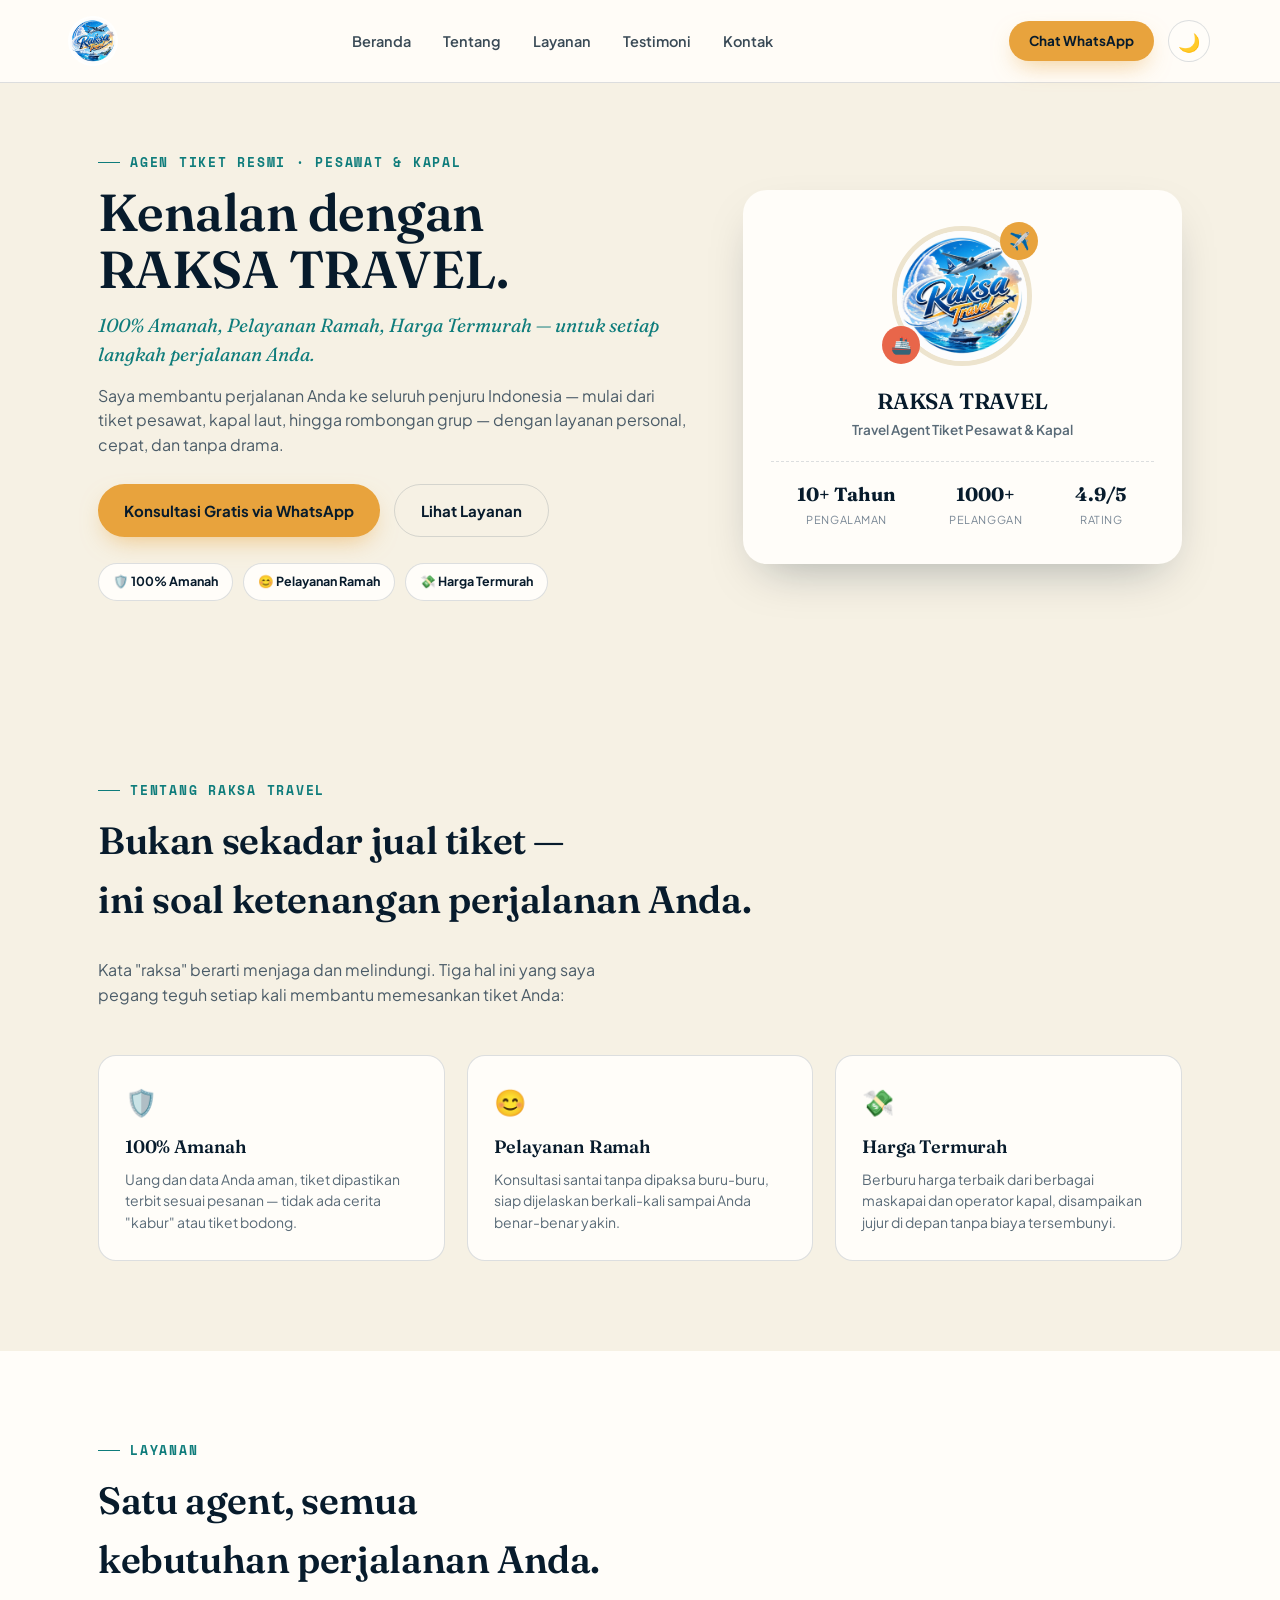
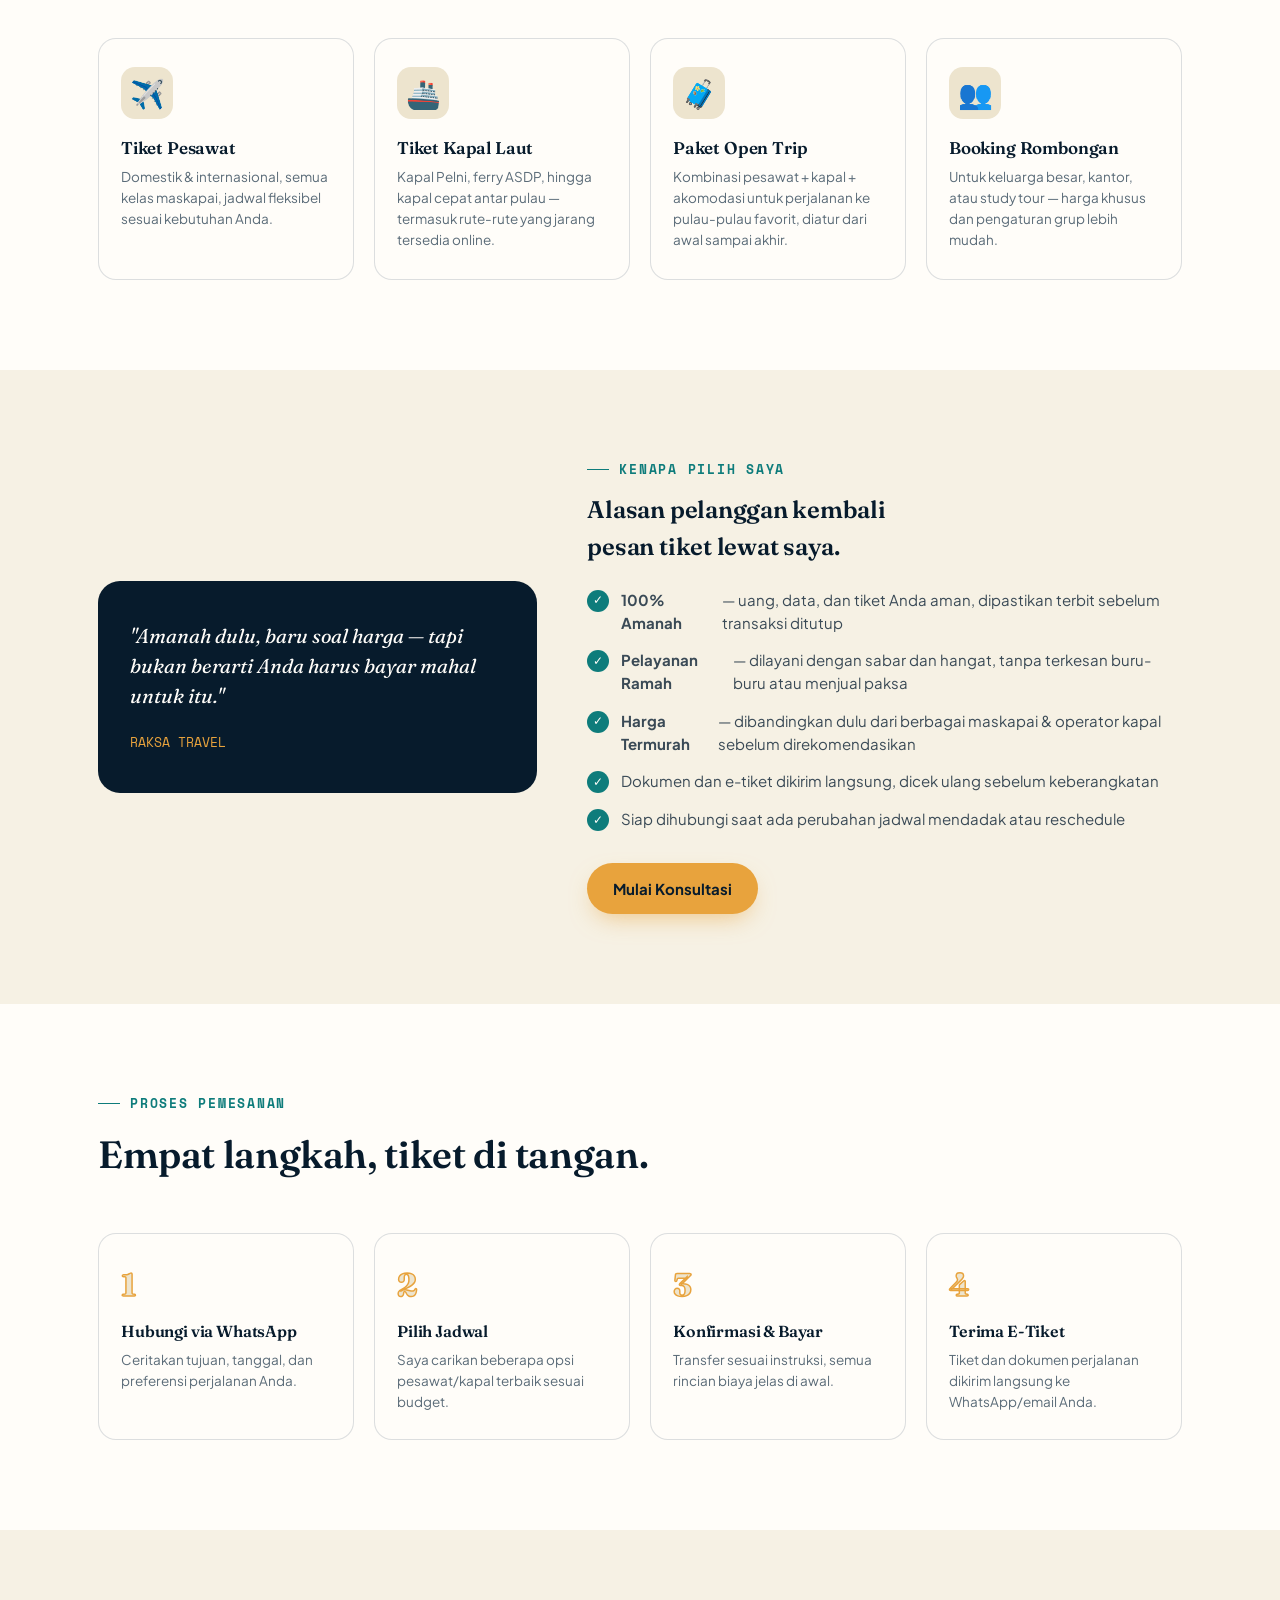
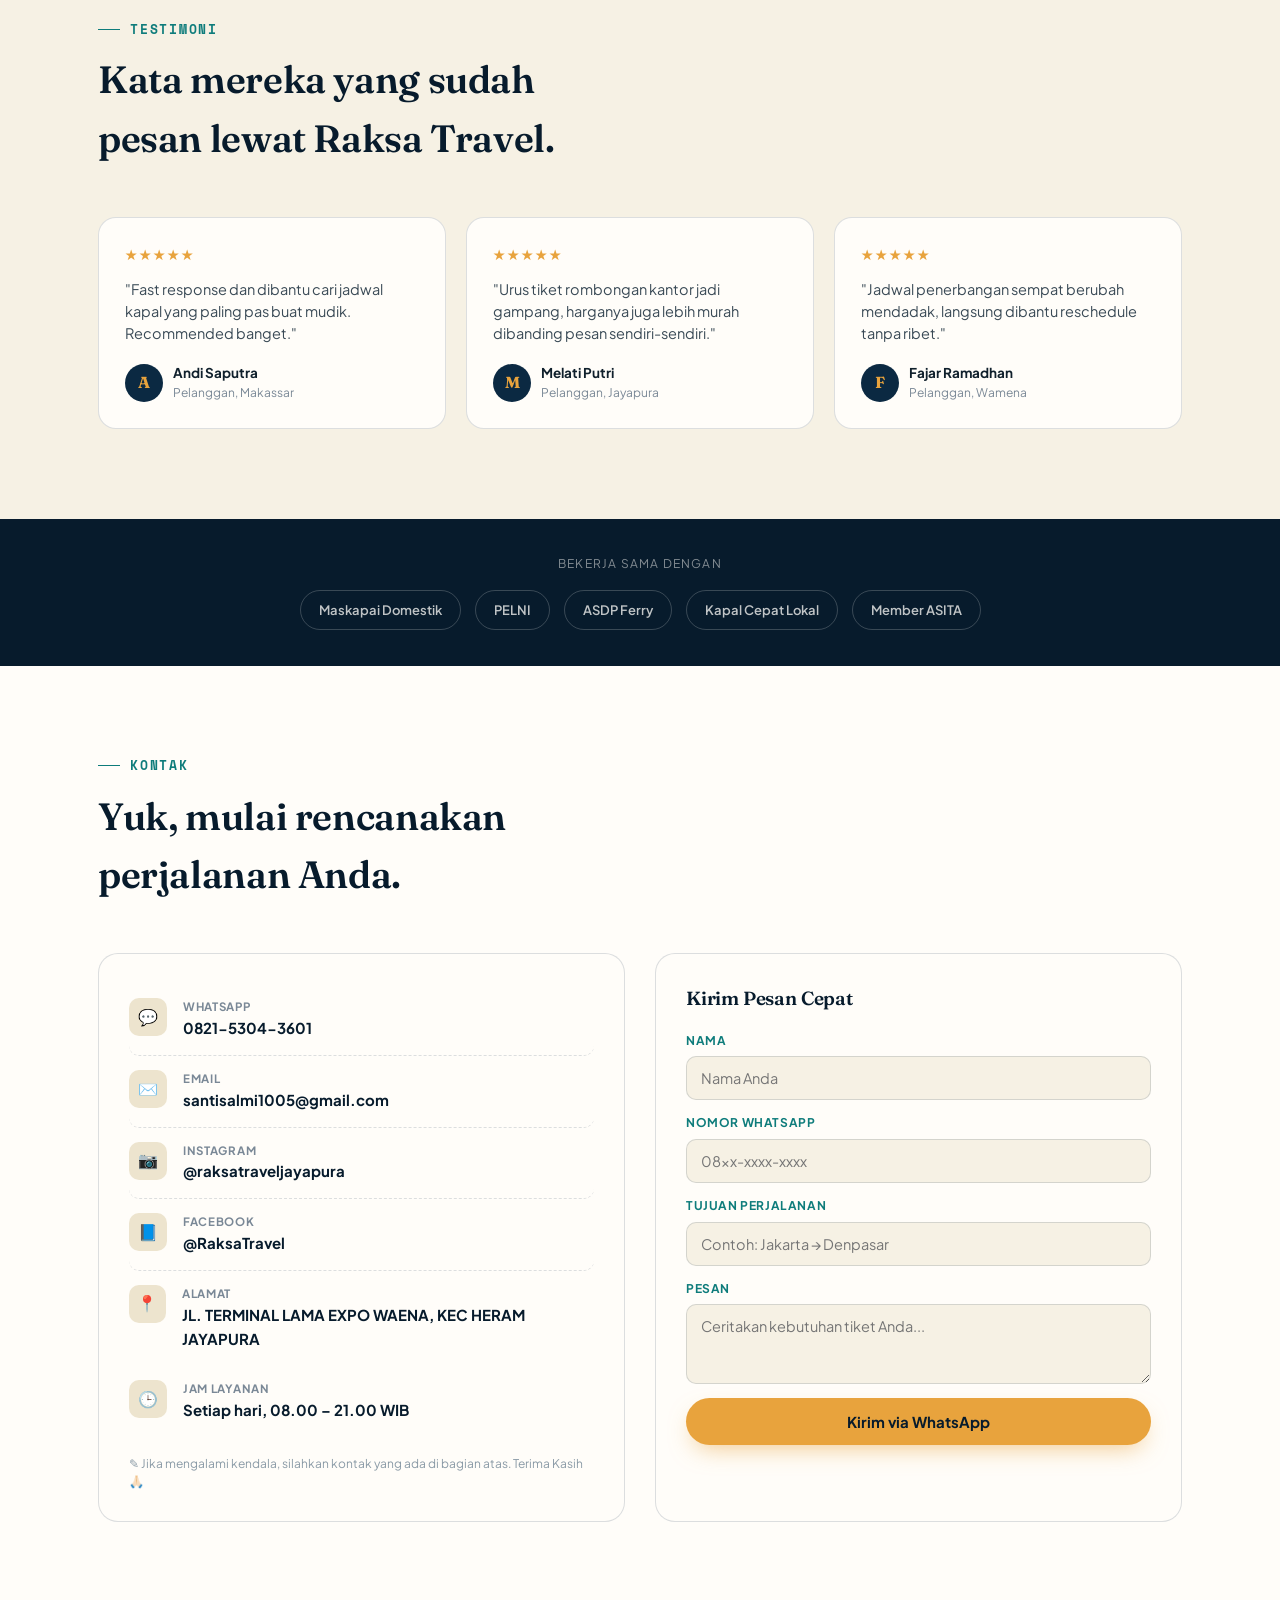
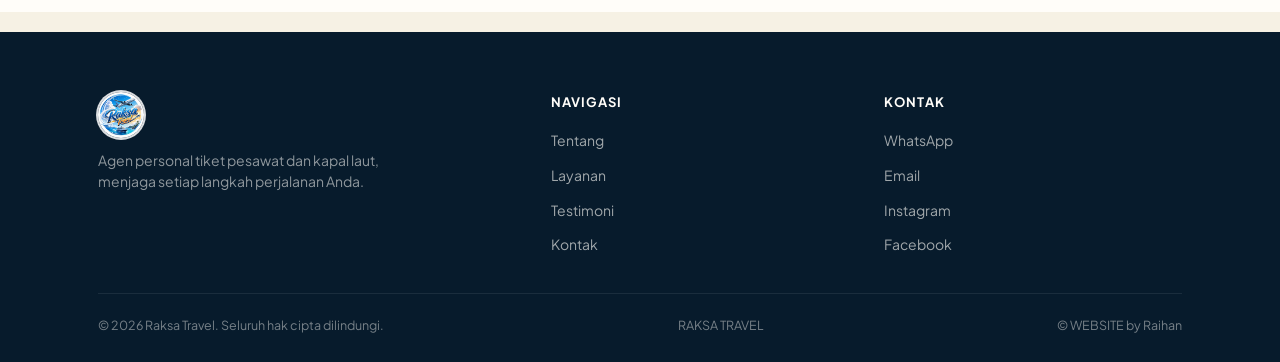
==== index.html @ 808e0f22 "index.html" ====
<!DOCTYPE html>
<html lang="id">
<head>
<meta charset="UTF-8">
<meta name="viewport" content="width=device-width, initial-scale=1.0">
<meta name="google-site-verification" content="google8d0328892dd7ef5c">
<title>Raksa Travel — Agent Tiket Pesawat & Kapal Terpercaya</title>
<meta name="description"
      content="Raksa Travel melayani pemesanan tiket pesawat, kapal laut, open trip, dan booking rombongan dengan pelayanan cepat dan terpercaya.">

<meta name="robots" content="index, follow">
<link rel="icon" type="image/png" href="logo.png">
<link rel="preconnect" href="https://fonts.googleapis.com">
<link rel="preconnect" href="https://fonts.gstatic.com" crossorigin>
<link href="https://fonts.googleapis.com/css2?family=Fraunces:opsz,wght@9..144,400;9..144,500;9..144,600;9..144,700&family=Plus+Jakarta+Sans:wght@400;500;600;700;800&family=Space+Mono:wght@400;700&display=swap" rel="stylesheet">
<link rel="stylesheet" href="RAKSATRAVEL.css">
</head>
<body>

<!-- ====== HEADER ====== -->
<header id="siteHeader">
  <div class="wrap nav">
    <div class="logo"><img src="logo.jpeg" alt="Raksa Travel" class="logo-img"></div>
    <ul class="nav-links">
      <li><a href="#beranda">Beranda</a></li>
      <li><a href="#tentang">Tentang</a></li>
      <li><a href="#layanan">Layanan</a></li>
      <li><a href="#testimoni">Testimoni</a></li>
      <li><a href="#kontak">Kontak</a></li>
    </ul>
    <div class="nav-right">
      <a href="#" data-cfg-href="whatsapp" class="btn btn-primary" style="padding:10px 20px; font-size:13.5px;">Chat WhatsApp</a>
      <button class="burger" aria-label="Menu"><span></span><span></span><span></span></button>
      <button id="themeToggle" class="theme-toggle" type="button" aria-label="Ganti tema">
      🌙
      </button>
    </div>
  </div>
</header>

<!-- ====== HERO / PERSONAL BRANDING ====== -->
<section class="hero" id="beranda">
  <div class="wrap hero-grid">
    <div class="hero-text">
      <div class="eyebrow">Agen Tiket Resmi · Pesawat & Kapal</div>
      <h1>Kenalan dengan<br><span data-cfg="name">  RAKSA TRAVEL  </span>.</h1>
      <p class="hero-tagline" data-cfg="tagline">Tagline personal branding agent akan tampil di sini.</p>
      <p class="hero-desc">Saya membantu perjalanan Anda ke seluruh penjuru Indonesia — mulai dari tiket pesawat, kapal laut, hingga rombongan grup — dengan layanan personal, cepat, dan tanpa drama.</p>
      <div class="hero-cta">
        <a href="#" data-cfg-href="whatsapp" class="btn btn-primary">Konsultasi Gratis via WhatsApp</a>
        <a href="#layanan" class="btn btn-ghost-dark">Lihat Layanan</a>
      </div>
      <div class="hero-badges">
        <div class="mini-badge">🛡️ 100% Amanah</div>
        <div class="mini-badge">😊 Pelayanan Ramah</div>
        <div class="mini-badge">💸 Harga Termurah</div>
      </div>
    </div>

    <div class="hero-card">
      <div class="agent-photo">
        <img src="logo.jpeg" alt="Raksa Travel" class="agent-avatar" id="agentInitials">
        <span class="float-badge float-badge-1">✈️</span>
        <span class="float-badge float-badge-2">🚢</span>
      </div>
      <h3 data-cfg="name">RAKSA TRAVEL</h3>
      <p class="agent-title" data-cfg="title">Jabatan / Spesialisasi Agent</p>
      <div class="agent-stats">
        <div><b data-cfg="experience">0 Tahun</b><span>Pengalaman</span></div>
        <div><b id="statClients">0</b><span>Pelanggan</span></div>
        <div><b id="statRating">0</b><span>Rating</span></div>
      </div>
    </div>
  </div>
</section>

<!-- ====== TENTANG ====== -->
<section class="pad" id="tentang">
  <div class="wrap">
    <div class="section-head reveal">
      <div>
        <div class="eyebrow">Tentang Raksa Travel</div>
        <h2>Bukan sekadar jual tiket —<br>ini soal ketenangan perjalanan Anda.</h2>
      </div>
      <p>Kata "raksa" berarti menjaga dan melindungi. Tiga hal ini yang saya pegang teguh setiap kali membantu memesankan tiket Anda:</p>
    </div>
    <div class="about-grid">
      <div class="about-card reveal">
        <div class="about-num">🛡️</div>
        <h4>100% Amanah</h4>
        <p>Uang dan data Anda aman, tiket dipastikan terbit sesuai pesanan — tidak ada cerita "kabur" atau tiket bodong.</p>
      </div>
      <div class="about-card reveal">
        <div class="about-num">😊</div>
        <h4>Pelayanan Ramah</h4>
        <p>Konsultasi santai tanpa dipaksa buru-buru, siap dijelaskan berkali-kali sampai Anda benar-benar yakin.</p>
      </div>
      <div class="about-card reveal">
        <div class="about-num">💸</div>
        <h4>Harga Termurah</h4>
        <p>Berburu harga terbaik dari berbagai maskapai dan operator kapal, disampaikan jujur di depan tanpa biaya tersembunyi.</p>
      </div>
    </div>
  </div>
</section>

<!-- ====== LAYANAN ====== -->
<section class="pad" id="layanan" style="background:var(--paper);">
  <div class="wrap">
    <div class="section-head reveal">
      <div>
        <div class="eyebrow">Layanan</div>
        <h2>Satu agent, semua<br>kebutuhan perjalanan Anda.</h2>
      </div>
    </div>
    <div class="service-grid">
      <div class="service-card reveal">
        <div class="service-icon">✈️</div>
        <h4>Tiket Pesawat</h4>
        <p>Domestik & internasional, semua kelas maskapai, jadwal fleksibel sesuai kebutuhan Anda.</p>
      </div>
      <div class="service-card reveal">
        <div class="service-icon">🚢</div>
        <h4>Tiket Kapal Laut</h4>
        <p>Kapal Pelni, ferry ASDP, hingga kapal cepat antar pulau — termasuk rute-rute yang jarang tersedia online.</p>
      </div>
      <div class="service-card reveal">
        <div class="service-icon">🧳</div>
        <h4>Paket Open Trip</h4>
        <p>Kombinasi pesawat + kapal + akomodasi untuk perjalanan ke pulau-pulau favorit, diatur dari awal sampai akhir.</p>
      </div>
      <div class="service-card reveal">
        <div class="service-icon">👥</div>
        <h4>Booking Rombongan</h4>
        <p>Untuk keluarga besar, kantor, atau study tour — harga khusus dan pengaturan grup lebih mudah.</p>
      </div>
    </div>
  </div>
</section>

<!-- ====== KENAPA PILIH SAYA ====== -->
<section class="pad">
  <div class="wrap why-grid">
    <div class="why-visual reveal">
      <div class="quote-card">
        <p>"Amanah dulu, baru soal harga — tapi bukan berarti Anda harus bayar mahal untuk itu."</p>
        <span data-cfg="name">— RAKSA TRAVEL</span>
      </div>
    </div>
    <div class="reveal">
      <div class="eyebrow">Kenapa Pilih Saya</div>
      <h2>Alasan pelanggan kembali<br>pesan tiket lewat saya.</h2>
      <ul class="check-list">
        <li><span class="check-ico">✓</span> <b>100% Amanah</b> — uang, data, dan tiket Anda aman, dipastikan terbit sebelum transaksi ditutup</li>
        <li><span class="check-ico">✓</span> <b>Pelayanan Ramah</b> — dilayani dengan sabar dan hangat, tanpa terkesan buru-buru atau menjual paksa</li>
        <li><span class="check-ico">✓</span> <b>Harga Termurah</b> — dibandingkan dulu dari berbagai maskapai & operator kapal sebelum direkomendasikan</li>
        <li><span class="check-ico">✓</span> Dokumen dan e-tiket dikirim langsung, dicek ulang sebelum keberangkatan</li>
        <li><span class="check-ico">✓</span> Siap dihubungi saat ada perubahan jadwal mendadak atau reschedule</li>
      </ul>
      <a href="#" data-cfg-href="whatsapp" class="btn btn-primary" style="margin-top:10px;">Mulai Konsultasi</a>
    </div>
  </div>
</section>

<!-- ====== PROSES ====== -->
<section class="pad" style="background:var(--paper);">
  <div class="wrap">
    <div class="section-head reveal">
      <div>
        <div class="eyebrow">Proses Pemesanan</div>
        <h2>Empat langkah, tiket di tangan.</h2>
      </div>
    </div>
    <div class="step-grid">
      <div class="step-card reveal"><span class="step-no">1</span><h4>Hubungi via WhatsApp</h4><p>Ceritakan tujuan, tanggal, dan preferensi perjalanan Anda.</p></div>
      <div class="step-card reveal"><span class="step-no">2</span><h4>Pilih Jadwal</h4><p>Saya carikan beberapa opsi pesawat/kapal terbaik sesuai budget.</p></div>
      <div class="step-card reveal"><span class="step-no">3</span><h4>Konfirmasi & Bayar</h4><p>Transfer sesuai instruksi, semua rincian biaya jelas di awal.</p></div>
      <div class="step-card reveal"><span class="step-no">4</span><h4>Terima E-Tiket</h4><p>Tiket dan dokumen perjalanan dikirim langsung ke WhatsApp/email Anda.</p></div>
    </div>
  </div>
</section>

<!-- ====== TESTIMONI ====== -->
<section class="pad" id="testimoni">
  <div class="wrap">
    <div class="section-head reveal">
      <div>
        <div class="eyebrow">Testimoni</div>
        <h2>Kata mereka yang sudah<br>pesan lewat Raksa Travel.</h2>
      </div>
    </div>
    <div class="test-grid">
      <div class="test-card reveal">
        <div class="stars">★★★★★</div>
        <p>"Fast response dan dibantu cari jadwal kapal yang paling pas buat mudik. Recommended banget."</p>
        <div class="test-person"><div class="avatar">A</div><div><div class="test-name">Andi Saputra</div><div class="test-role">Pelanggan, Makassar</div></div></div>
      </div>
      <div class="test-card reveal">
        <div class="stars">★★★★★</div>
        <p>"Urus tiket rombongan kantor jadi gampang, harganya juga lebih murah dibanding pesan sendiri-sendiri."</p>
        <div class="test-person"><div class="avatar">M</div><div><div class="test-name">Melati Putri</div><div class="test-role">Pelanggan, Jayapura</div></div></div>
      </div>
      <div class="test-card reveal">
        <div class="stars">★★★★★</div>
        <p>"Jadwal penerbangan sempat berubah mendadak, langsung dibantu reschedule tanpa ribet."</p>
        <div class="test-person"><div class="avatar">F</div><div><div class="test-name">Fajar Ramadhan</div><div class="test-role">Pelanggan, Wamena</div></div></div>
      </div>
    </div>
  </div>
</section>

<!-- ====== PARTNER / SERTIFIKASI ====== -->
<section class="partner-strip">
  <div class="wrap">
    <p class="partner-label">Bekerja sama dengan</p>
    <div class="partner-row">
      <span class="partner-chip">Maskapai Domestik</span>
      <span class="partner-chip">PELNI</span>
      <span class="partner-chip">ASDP Ferry</span>
      <span class="partner-chip">Kapal Cepat Lokal</span>
      <span class="partner-chip">Member ASITA</span>
    </div>
  </div>
</section>

<!-- ====== KONTAK ====== -->
<section class="pad" id="kontak" style="background:var(--paper);">
  <div class="wrap">
    <div class="section-head reveal">
      <div>
        <div class="eyebrow">Kontak</div>
        <h2>Yuk, mulai rencanakan<br>perjalanan Anda.</h2>
      </div>
    </div>
    <div class="contact-grid">
      <div class="contact-info reveal">
        <a class="contact-row" data-cfg-href="whatsapp">
          <div class="contact-ico">💬</div>
          <div><span>WhatsApp</span><b data-cfg="whatsappDisplay">0812-0000-0000</b></div>
        </a>
        <a class="contact-row" data-cfg-href="email">
          <div class="contact-ico">✉️</div>
          <div><span>Email</span><b data-cfg="email">email@raksatravel.id</b></div>
        </a>
        <a class="contact-row" data-cfg-href="instagram">
          <div class="contact-ico">📷</div>
          <div><span>Instagram</span><b data-cfg="instagram">@raksatravel.id</b></div>
        </a>
        <a class="contact-row" data-cfg-href="facebook">
          <div class="contact-ico">📘</div>
          <div><span>Facebook</span><b data-cfg="facebookDisplay">Raksa Travel</b></div>
        </a>
        <a class="contact-row" data-cfg-href="address">
          <div class="contact-ico">📍</div>
          <div><span>Alamat</span><b data-cfg="address">JL. TERMINAL LAMA EXPO WAENA, KEC HERAM JAYAPURA</b></div>
        </a>
        <div class="contact-row">
          <div class="contact-ico">🕒</div>
          <div><span>Jam Layanan</span><b data-cfg="hours">Setiap hari, 08.00 – 21.00 WIB</b></div>
        </div>
        <p class="edit-note">✎ Jika mengalami kendala, silahkan kontak yang ada di bagian atas. Terima Kasih🙏🏻</p>
      </div>

      <form class="contact-form reveal" id="contactForm">
        <h4>Kirim Pesan Cepat</h4>
        <div class="form-row">
          <label>Nama</label>
          <input type="text" id="formName" placeholder="Nama Anda" required>
        </div>
        <div class="form-row">
          <label>Nomor WhatsApp</label>
          <input type="tel" id="formPhone" placeholder="08xx-xxxx-xxxx" required>
        </div>
        <div class="form-row">
          <label>Tujuan Perjalanan</label>
          <input type="text" id="formDest" placeholder="Contoh: Jakarta → Denpasar">
        </div>
        <div class="form-row">
          <label>Pesan</label>
          <textarea id="formMsg" rows="3" placeholder="Ceritakan kebutuhan tiket Anda..."></textarea>
        </div>
        <button type="submit" class="btn btn-primary" style="width:100%;">Kirim via WhatsApp</button>
      </form>
    </div>
  </div>
</section>

<!-- ====== FOOTER ====== -->
<footer>
  <div class="wrap">
    <div class="foot-grid">
      <div>
        <div class="logo" style="margin-bottom:4px;"><img src="logo.jpeg" alt="Raksa Travel" class="logo-img"></div>
        <p>Agen personal tiket pesawat dan kapal laut, menjaga setiap langkah perjalanan Anda.</p>
      </div>
      <div>
        <h5>Navigasi</h5>
        <ul>
          <li><a href="#tentang">Tentang</a></li>
          <li><a href="#layanan">Layanan</a></li>
          <li><a href="#testimoni">Testimoni</a></li>
          <li><a href="#kontak">Kontak</a></li>
        </ul>
      </div>
      <div>
        <h5>Kontak</h5>
        <ul>
          <li><a href="#" data-cfg-href="whatsapp">WhatsApp</a></li>
          <li><a href="#" data-cfg-href="email">Email</a></li>
          <li><a href="#" data-cfg-href="instagram">Instagram</a></li>
          <li><a href="#" data-cfg-href="facebook">Facebook</a></li>
        </ul>
      </div>
    </div>
    <div class="foot-bottom">
      <span>© 2026 Raksa Travel. Seluruh hak cipta dilindungi.</span>
      <span data-cfg="name">RAKSA TRAVEL</span>
      <span>© WEBSITE by Raihan</span>
    </div>
  </div>
</footer>

<script src="RAKSATRAVEL.js"></script>

</body>

</html>
---- RAKSATRAVEL.css ----
:root{
  --navy:#0B2942;
  --navy-deep:#071B2C;
  --teal:#0E7C7B;
  --sand:#F6F1E4;
  --sand-dark:#EDE4CE;
  --amber:#E8A33D;
  --coral:#E8664A;
  --ink:#10202C;
  --paper:#FFFDF9;
  --line: rgba(11,41,66,0.14);
  --shadow: 0 20px 50px -20px rgba(7,27,44,0.35);
}
*{box-sizing:border-box; margin:0; padding:0;}
html{scroll-behavior:smooth;}
body{
  font-family:'Plus Jakarta Sans', sans-serif;
  background:var(--sand);
  color:var(--ink);
  line-height:1.55;
  -webkit-font-smoothing:antialiased;
  overflow-x:hidden;
}
h1,h2,h3,h4{font-family:'Fraunces', serif; font-weight:600; letter-spacing:-0.01em; color:var(--navy-deep);}
a{text-decoration:none; color:inherit;}
button{font-family:inherit; cursor:pointer; border:none;}
.wrap{max-width:1140px; margin:0 auto; padding:0 28px;}
.eyebrow{
  font-family:'Space Mono', monospace; text-transform:uppercase; font-size:12.5px;
  letter-spacing:0.14em; color:var(--teal); font-weight:700; display:flex; align-items:center; gap:10px; margin-bottom:12px;
}
.eyebrow::before{content:""; width:22px; height:1px; background:var(--teal);}
.btn{display:inline-flex; align-items:center; justify-content:center; gap:8px; padding:14px 26px; border-radius:999px; font-weight:700; font-size:15px; transition:all .25s ease;}
.btn-primary{background:var(--amber); color:var(--navy-deep); box-shadow:0 10px 24px -8px rgba(232,163,61,0.6);}
.btn-primary:hover{transform:translateY(-2px); box-shadow:0 16px 30px -8px rgba(232,163,61,0.75);}
.btn-ghost-dark{background:transparent; color:var(--navy-deep); border:1.5px solid var(--line);}
.btn-ghost-dark:hover{border-color:var(--navy-deep); background:rgba(11,41,66,0.05);}

/* ---------- HEADER ---------- */
header{position:sticky; top:0; z-index:100; background:rgba(255,253,249,0.92); backdrop-filter:blur(10px); border-bottom:1px solid var(--line); transition:padding .3s ease;}
.nav{display:flex; align-items:center; justify-content:space-between; padding:18px 0; transition:padding .3s ease;}
header.shrink .nav{padding:12px 0;}
.logo{display:flex; align-items:center; gap:9px; color:var(--navy-deep); font-family:'Fraunces',serif; font-weight:700; font-size:21px;}
.logo-img{height:46px; width:46px; object-fit:cover; border-radius:50%; box-shadow:0 0 0 2px rgba(255,255,255,0.85);}
.logo .dot{width:9px; height:9px; border-radius:50%; background:var(--amber);}
.nav-links{display:flex; gap:32px; list-style:none;}
.nav-links a{color:#3a4a56; font-size:14.5px; font-weight:600; transition:color .2s ease;}
.nav-links a:hover{color:var(--teal);}
.nav-right{display:flex; align-items:center; gap:14px;}
.burger{display:none; flex-direction:column; gap:5px; background:none; padding:4px;}
.burger span{width:24px; height:2px; background:var(--navy-deep); border-radius:2px;}

/* ---------- HERO ---------- */
.hero{padding:70px 0 90px;}
.hero-grid{display:grid; grid-template-columns:1.15fr 0.85fr; gap:50px; align-items:center;}
.hero-text h1{font-size:clamp(34px,4.6vw,52px); line-height:1.08; margin-bottom:14px;}
.hero-tagline{font-family:'Fraunces',serif; font-style:italic; font-size:19px; color:var(--teal); margin-bottom:14px;}
.hero-desc{color:#4b5c68; font-size:16px; max-width:52ch; margin-bottom:26px;}
.hero-cta{display:flex; gap:14px; flex-wrap:wrap; margin-bottom:26px;}
.hero-badges{display:flex; gap:10px; flex-wrap:wrap;}
.mini-badge{background:var(--paper); border:1px solid var(--line); padding:8px 14px; border-radius:999px; font-size:12.5px; font-weight:700; color:var(--navy-deep);}

.hero-card{background:var(--paper); border-radius:24px; box-shadow:var(--shadow); padding:36px 28px; text-align:center;}
.agent-photo{position:relative; width:140px; height:140px; margin:0 auto 18px;}
.agent-avatar{
  width:140px; height:140px; border-radius:50%; object-fit:cover;
  border:5px solid var(--sand-dark);
}
.float-badge{position:absolute; width:38px; height:38px; border-radius:50%; background:var(--amber); display:flex; align-items:center; justify-content:center; font-size:17px; box-shadow:var(--shadow);}
.float-badge-1{top:-4px; right:-6px;}
.float-badge-2{bottom:2px; left:-10px; background:var(--coral);}
.hero-card h3{font-size:22px; margin-bottom:2px;}
.agent-title{color:#5a6b78; font-size:13.5px; font-weight:600; margin-bottom:20px;}
.agent-stats{display:flex; justify-content:space-around; border-top:1px dashed var(--line); padding-top:18px;}
.agent-stats div{display:flex; flex-direction:column; gap:2px;}
.agent-stats b{font-family:'Fraunces',serif; font-size:19px; color:var(--navy-deep);}
.agent-stats span{font-size:11px; color:#7a8896; text-transform:uppercase; letter-spacing:.05em;}

/* ---------- GENERIC ---------- */
section.pad{padding:90px 0;}
.section-head{display:flex; justify-content:space-between; align-items:flex-end; gap:24px; margin-bottom:48px; flex-wrap:wrap;}
.section-head h2{font-size:clamp(26px,3.2vw,38px);}
.section-head p{color:#4b5c68; max-width:42ch; margin-top:4px;}
.reveal{opacity:0; transform:translateY(26px); transition:opacity .7s ease, transform .7s ease;}
.reveal.visible{opacity:1; transform:translateY(0);}

/* ---------- ABOUT ---------- */
.about-grid{display:grid; grid-template-columns:repeat(3,1fr); gap:22px;}
.about-card{background:var(--paper); border:1px solid var(--line); border-radius:18px; padding:26px;}
.about-num{font-size:26px; margin-bottom:10px;}
.about-card h4{font-size:18px; margin-bottom:8px;}
.about-card p{font-size:14px; color:#5a6b78;}

/* ---------- SERVICES ---------- */
.service-grid{display:grid; grid-template-columns:repeat(4,1fr); gap:20px;}
.service-card{background:var(--paper); border:1px solid var(--line); border-radius:18px; padding:28px 22px; transition:transform .3s ease, box-shadow .3s ease;}
.service-card:hover{transform:translateY(-5px); box-shadow:var(--shadow);}
.service-icon{font-size:28px; width:52px; height:52px; border-radius:14px; background:var(--sand-dark); display:flex; align-items:center; justify-content:center; margin-bottom:16px;}
.service-card h4{font-size:17px; margin-bottom:6px;}
.service-card p{font-size:13.5px; color:#5a6b78;}

/* ---------- WHY / PERSONAL BRANDING ---------- */
.why-grid{display:grid; grid-template-columns:0.85fr 1.15fr; gap:50px; align-items:center;}
.quote-card{background:var(--navy-deep); color:var(--paper); border-radius:22px; padding:40px 32px; position:relative;}
.quote-card p{font-family:'Fraunces',serif; font-style:italic; font-size:20px; line-height:1.5; margin-bottom:18px;}
.quote-card span{font-family:'Space Mono',monospace; font-size:12.5px; color:var(--amber);}
.check-list{list-style:none; margin:22px 0; display:flex; flex-direction:column; gap:14px;}
.check-list li{display:flex; gap:12px; font-size:15px; color:#3a4a56; align-items:flex-start;}
.check-ico{background:var(--teal); color:var(--paper); width:22px; height:22px; min-width:22px; border-radius:50%; display:flex; align-items:center; justify-content:center; font-size:12px; margin-top:2px;}

/* ---------- STEPS ---------- */
.step-grid{display:grid; grid-template-columns:repeat(4,1fr); gap:20px;}
.step-card{background:var(--paper); border:1px solid var(--line); border-radius:18px; padding:26px 22px; position:relative;}
.step-no{font-family:'Fraunces',serif; font-size:32px; color:var(--sand-dark); font-weight:700; -webkit-text-stroke:1.5px var(--amber); display:block; margin-bottom:10px;}
.step-card h4{font-size:16px; margin-bottom:6px;}
.step-card p{font-size:13.5px; color:#5a6b78;}

/* ---------- TESTIMONI ---------- */
.test-grid{display:grid; grid-template-columns:repeat(3,1fr); gap:20px;}
.test-card{background:var(--paper); border-radius:18px; padding:26px; border:1px solid var(--line);}
.stars{color:var(--amber); font-size:14px; letter-spacing:2px; margin-bottom:12px;}
.test-card p{font-size:14.5px; color:#3a4a56; margin-bottom:18px;}
.test-person{display:flex; align-items:center; gap:10px;}
.avatar{width:38px; height:38px; border-radius:50%; background:var(--navy); color:var(--amber); display:flex; align-items:center; justify-content:center; font-family:'Fraunces',serif; font-weight:700;}
.test-name{font-weight:700; font-size:13.5px;}
.test-role{font-size:12px; color:#7a8896;}

/* ---------- PARTNER STRIP ---------- */
.partner-strip{background:var(--navy-deep); padding:36px 0;}
.partner-label{color:rgba(255,253,249,0.5); font-size:12px; text-transform:uppercase; letter-spacing:.1em; margin-bottom:16px; text-align:center;}
.partner-row{display:flex; justify-content:center; gap:14px; flex-wrap:wrap;}
.partner-chip{border:1px solid rgba(255,253,249,0.2); color:rgba(255,253,249,0.75); padding:9px 18px; border-radius:999px; font-size:13px; font-weight:600;}

/* ---------- CONTACT ---------- */
.contact-grid{display:grid; grid-template-columns:1fr 1fr; gap:30px;}
.contact-info{background:var(--paper); border:1px solid var(--line); border-radius:20px; padding:30px;}
.contact-row{display:flex; gap:16px; align-items:flex-start; padding:14px 0; border-bottom:1px dashed var(--line);}
a.contact-row{cursor:pointer; border-radius:10px; transition:background .2s ease, padding-left .2s ease;}
a.contact-row:hover{background:var(--sand); padding-left:8px;}
.contact-row:last-of-type{border-bottom:none;}
.contact-ico{width:38px; height:38px; border-radius:10px; background:var(--sand-dark); display:flex; align-items:center; justify-content:center; font-size:16px;}
.contact-row div span{display:block; font-size:11.5px; text-transform:uppercase; letter-spacing:.06em; color:#7a8896; font-weight:700;}
.contact-row div b{font-size:15px; color:var(--navy-deep); font-weight:700;}
.edit-note{margin-top:18px; font-size:12px; color:#8a9aa6; line-height:1.5;}
.edit-note code{background:var(--sand-dark); padding:2px 6px; border-radius:5px; font-family:'Space Mono',monospace;}

.contact-form{background:var(--paper); border:1px solid var(--line); border-radius:20px; padding:30px; display:flex; flex-direction:column; gap:14px;}
.contact-form h4{font-size:19px; margin-bottom:4px;}
.form-row{display:flex; flex-direction:column; gap:6px;}
.form-row label{font-size:12px; font-weight:700; color:var(--teal); text-transform:uppercase; letter-spacing:.05em;}
.form-row input, .form-row textarea{
  border:1px solid var(--line); background:var(--sand); border-radius:10px; padding:12px 14px; font-family:inherit; font-size:14.5px; outline:none; resize:vertical;
}
.form-row input:focus, .form-row textarea:focus{border-color:var(--teal);}

/* ---------- FOOTER ---------- */
footer{background:var(--navy-deep); padding:60px 0 26px; margin-top:20px;}
.foot-grid{display:grid; grid-template-columns:1.4fr 1fr 1fr; gap:36px; padding-bottom:36px;}
.foot-grid h5{color:var(--paper); font-size:13px; text-transform:uppercase; letter-spacing:.08em; margin-bottom:16px;}
.foot-grid ul{list-style:none; display:flex; flex-direction:column; gap:10px;}
.foot-grid a{color:rgba(255,253,249,0.62); font-size:14px; transition:color .2s ease;}
.foot-grid a:hover{color:var(--amber);}
.foot-grid p{color:rgba(255,253,249,0.55); font-size:14px; max-width:34ch; margin-top:12px;}
.foot-bottom{display:flex; justify-content:space-between; align-items:center; padding-top:22px; border-top:1px solid rgba(255,253,249,0.08); color:rgba(255,253,249,0.45); font-size:12.5px; flex-wrap:wrap; gap:10px;}

@media (max-width: 980px){
  .hero-grid, .why-grid, .contact-grid{grid-template-columns:1fr;}
  .about-grid, .service-grid, .step-grid{grid-template-columns:repeat(2,1fr);}
  .test-grid{grid-template-columns:1fr;}
  .foot-grid{grid-template-columns:1fr 1fr;}
  .nav-links{display:none;}
  .burger{display:flex;}
}
@media (max-width:600px){
  .about-grid, .service-grid, .step-grid{grid-template-columns:1fr;}
}
@media (prefers-reduced-motion: reduce){
  *{animation:none !important; transition:none !important;}
}
/* =========================================================
   RAKSA TRAVEL — FINAL DARK / LIGHT MODE
   ========================================================= */

/* =========================================================
   LIGHT MODE DEFAULT
   ========================================================= */

:root {
    --navy: #0B2942;
    --navy-deep: #071B2C;
    --teal: #0E7C7B;

    --sand: #F6F1E4;
    --sand-dark: #EDE4CE;

    --amber: #E8A33D;
    --coral: #E8664A;

    --ink: #10202C;
    --paper: #FFFDF9;

    --line: rgba(11, 41, 66, 0.14);

    --shadow:
        0 20px 50px -20px rgba(7, 27, 44, 0.35);
}


/* =========================================================
   DARK MODE
   ========================================================= */

html.dark-mode {

    /* Background utama */
    --sand: #0A1118;

    /* Background card / section */
    --paper: #121B24;

    /* Background secondary */
    --sand-dark: #1B2731;

    /* Heading */
    --navy-deep: #F4F8FB;

    /* Text */
    --ink: #E8EEF2;

    /* Warna navy biasa */
    --navy: #173A55;

    /* Border */
    --line: rgba(255, 255, 255, 0.12);

    /* Shadow */
    --shadow:
        0 20px 50px -20px rgba(0, 0, 0, 0.55);
}


/* =========================================================
   BODY
   ========================================================= */

html.dark-mode body {
    background: var(--sand) !important;
    color: var(--ink) !important;
}


/* =========================================================
   HEADING
   ========================================================= */

html.dark-mode h1,
html.dark-mode h2,
html.dark-mode h3,
html.dark-mode h4 {
    color: var(--navy-deep) !important;
}


/* =========================================================
   HEADER
   ========================================================= */

html.dark-mode header {
    background: rgba(10, 17, 24, 0.94) !important;
    border-bottom-color: var(--line) !important;
}


/* Logo */
html.dark-mode .logo {
    color: #FFFFFF !important;
}


/* Navigation */
html.dark-mode .nav-links a {
    color: #D7E0E7 !important;
}

html.dark-mode .nav-links a:hover {
    color: var(--teal) !important;
}


/* Burger */
html.dark-mode .burger span {
    background: #FFFFFF !important;
}


/* =========================================================
   HERO
   ========================================================= */

html.dark-mode .hero-desc {
    color: #C2CED7 !important;
}

html.dark-mode .hero-tagline {
    color: #2CB8B5 !important;
}

html.dark-mode .mini-badge {
    background: var(--paper) !important;
    color: #EDF4F8 !important;
    border-color: var(--line) !important;
}


/* Hero card */
html.dark-mode .hero-card {
    background: var(--paper) !important;
    color: var(--ink) !important;
    border-color: var(--line) !important;
    box-shadow: var(--shadow) !important;
}

html.dark-mode .agent-title {
    color: #B7C5CF !important;
}

html.dark-mode .agent-stats {
    border-top-color: var(--line) !important;
}

html.dark-mode .agent-stats b {
    color: #FFFFFF !important;
}

html.dark-mode .agent-stats span {
    color: #91A1AD !important;
}


/* =========================================================
   BUTTON
   ========================================================= */

html.dark-mode .btn-ghost-dark {
    color: #FFFFFF !important;
    border-color: rgba(255,255,255,0.2) !important;
}

html.dark-mode .btn-ghost-dark:hover {
    background: rgba(255,255,255,0.06) !important;
    border-color: rgba(255,255,255,0.45) !important;
}


/* =========================================================
   SECTION HEAD
   ========================================================= */

html.dark-mode .section-head p {
    color: #B9C6CF !important;
}


/* =========================================================
   ABOUT CARD
   ========================================================= */

html.dark-mode .about-card {
    background: var(--paper) !important;
    border-color: var(--line) !important;
    color: var(--ink) !important;
}

html.dark-mode .about-card p {
    color: #BBC8D1 !important;
}


/* =========================================================
   SERVICE CARD
   ========================================================= */

html.dark-mode .service-card {
    background: var(--paper) !important;
    border-color: var(--line) !important;
    color: var(--ink) !important;
}

html.dark-mode .service-card h4 {
    color: #FFFFFF !important;
}

html.dark-mode .service-card p {
    color: #BCC8D1 !important;
}


/* icon service */
html.dark-mode .service-icon {
    background: var(--sand-dark) !important;
}


/* =========================================================
   WHY SECTION
   ========================================================= */

html.dark-mode .check-list li {
    color: #C3CED6 !important;
}

html.dark-mode .check-list li b {
    color: #FFFFFF !important;
}


/* =========================================================
   STEP CARD
   ========================================================= */

html.dark-mode .step-card {
    background: var(--paper) !important;
    border-color: var(--line) !important;
    color: var(--ink) !important;
}

html.dark-mode .step-card h4 {
    color: #FFFFFF !important;
}

html.dark-mode .step-card p {
    color: #BDC9D2 !important;
}

html.dark-mode .step-no {
    color: rgba(255,255,255,0.08) !important;
}


/* =========================================================
   TESTIMONI
   ========================================================= */

html.dark-mode .test-card {
    background: var(--paper) !important;
    border-color: var(--line) !important;
    color: var(--ink) !important;
}

html.dark-mode .test-card p {
    color: #C0CCD5 !important;
}

html.dark-mode .test-name {
    color: #FFFFFF !important;
}

html.dark-mode .test-role {
    color: #8FA0AC !important;
}


/* =========================================================
   PARTNER STRIP
   ========================================================= */

html.dark-mode .partner-strip {
    background: #050A0E !important;
}

html.dark-mode .partner-label {
    color: rgba(255,255,255,0.55) !important;
}

html.dark-mode .partner-chip {
    color: rgba(255,255,255,0.75) !important;
    border-color: rgba(255,255,255,0.18) !important;
}


/* =========================================================
   CONTACT
   ========================================================= */

html.dark-mode .contact-info {
    background: var(--paper) !important;
    border-color: var(--line) !important;
}

html.dark-mode .contact-row {
    border-bottom-color: var(--line) !important;
}

html.dark-mode .contact-ico {
    background: var(--sand-dark) !important;
}

html.dark-mode .contact-row div span {
    color: #8FA0AC !important;
}

html.dark-mode .contact-row div b {
    color: #FFFFFF !important;
}

html.dark-mode .edit-note {
    color: #8FA0AC !important;
}

html.dark-mode .edit-note code {
    background: var(--sand-dark) !important;
    color: #DCE7ED !important;
}


/* =========================================================
   FORM
   ========================================================= */

html.dark-mode .contact-form {
    background: var(--paper) !important;
    border-color: var(--line) !important;
}

html.dark-mode .contact-form h4 {
    color: #FFFFFF !important;
}

html.dark-mode .form-row label {
    color: #35C3C0 !important;
}

html.dark-mode .form-row input,
html.dark-mode .form-row textarea {
    background: #0E161E !important;
    color: #F4F8FB !important;
    border-color: var(--line) !important;
}

html.dark-mode .form-row input::placeholder,
html.dark-mode .form-row textarea::placeholder {
    color: #71818D !important;
}

html.dark-mode .form-row input:focus,
html.dark-mode .form-row textarea:focus {
    background: #101A23 !important;
    color: #FFFFFF !important;
    border-color: var(--teal) !important;
}


/* =========================================================
   FOOTER
   ========================================================= */

html.dark-mode footer {
    background: #050A0E !important;
}

html.dark-mode .foot-grid h5 {
    color: #FFFFFF !important;
}

html.dark-mode .foot-grid a {
    color: #B9C6CF !important;
}

html.dark-mode .foot-grid p {
    color: #8798A5 !important;
}

html.dark-mode .foot-bottom {
    color: #778894 !important;
    border-top-color: rgba(255,255,255,0.08) !important;
}


/* =========================================================
   MOBILE MENU
   ========================================================= */

html.dark-mode .nav-links {
    background: #121B24 !important;
}

html.dark-mode .nav-links a {
    color: #E5EDF2 !important;
}


/* =========================================================
   THEME BUTTON
   ========================================================= */

.theme-toggle {
    width: 42px;
    height: 42px;

    display: flex;
    align-items: center;
    justify-content: center;

    border-radius: 50%;

    background: var(--paper);

    color: var(--ink);

    border: 1px solid var(--line);

    font-size: 18px;

    cursor: pointer;

    transition:
        background .25s ease,
        color .25s ease,
        border-color .25s ease,
        transform .25s ease;
}

.theme-toggle:hover {
    transform: scale(1.08);
}


/* =========================================================
   INLINE BACKGROUND FIX
   Ini penting karena HTML kamu memakai:
   background:var(--paper)
   ========================================================= */

html.dark-mode section[style*="background:var(--paper)"] {
    background: var(--paper) !important;
}


/* =========================================================
   SMOOTH TRANSITION
   ========================================================= */

body,
header,
section,
.hero-card,
.about-card,
.service-card,
.step-card,
.test-card,
.contact-info,
.contact-form,
.mini-badge,
.service-icon,
.contact-ico,
.form-row input,
.form-row textarea {
    transition:
        background-color .3s ease,
        color .3s ease,
        border-color .3s ease,
        box-shadow .3s ease;
}
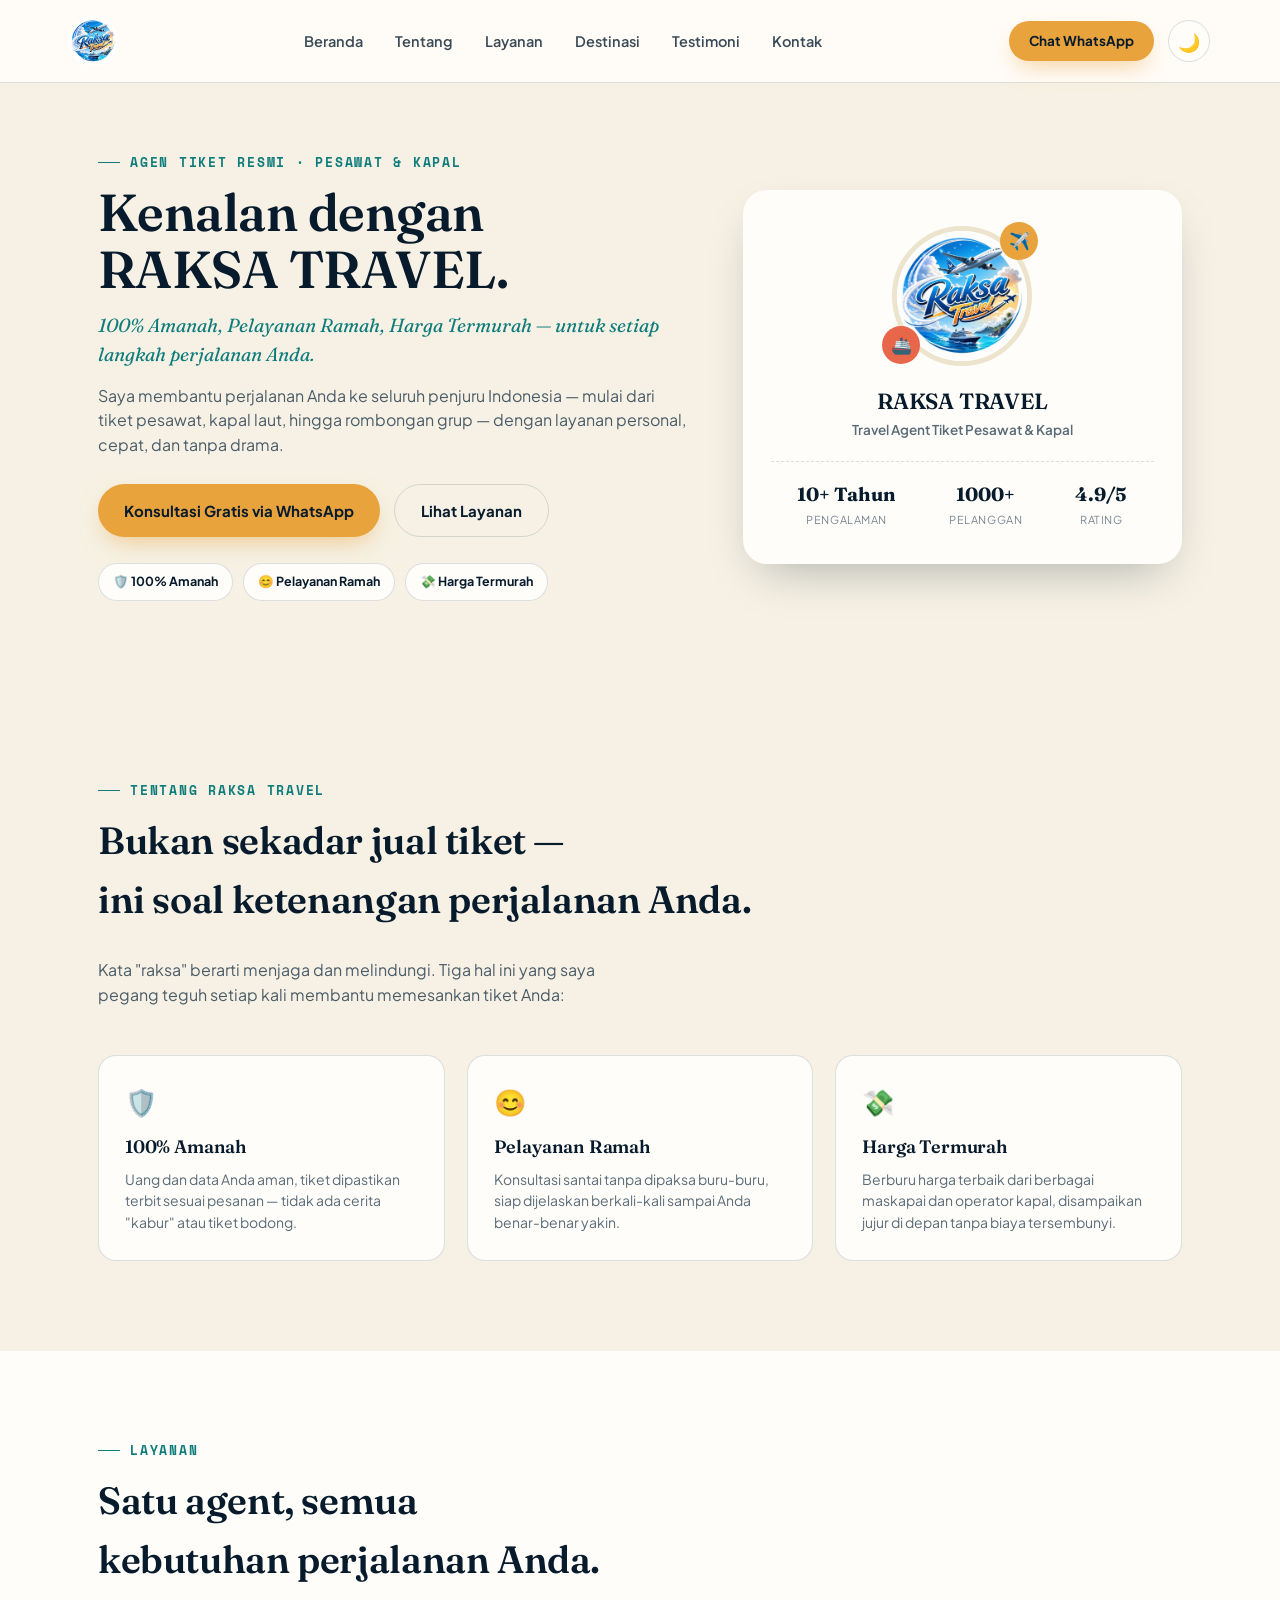
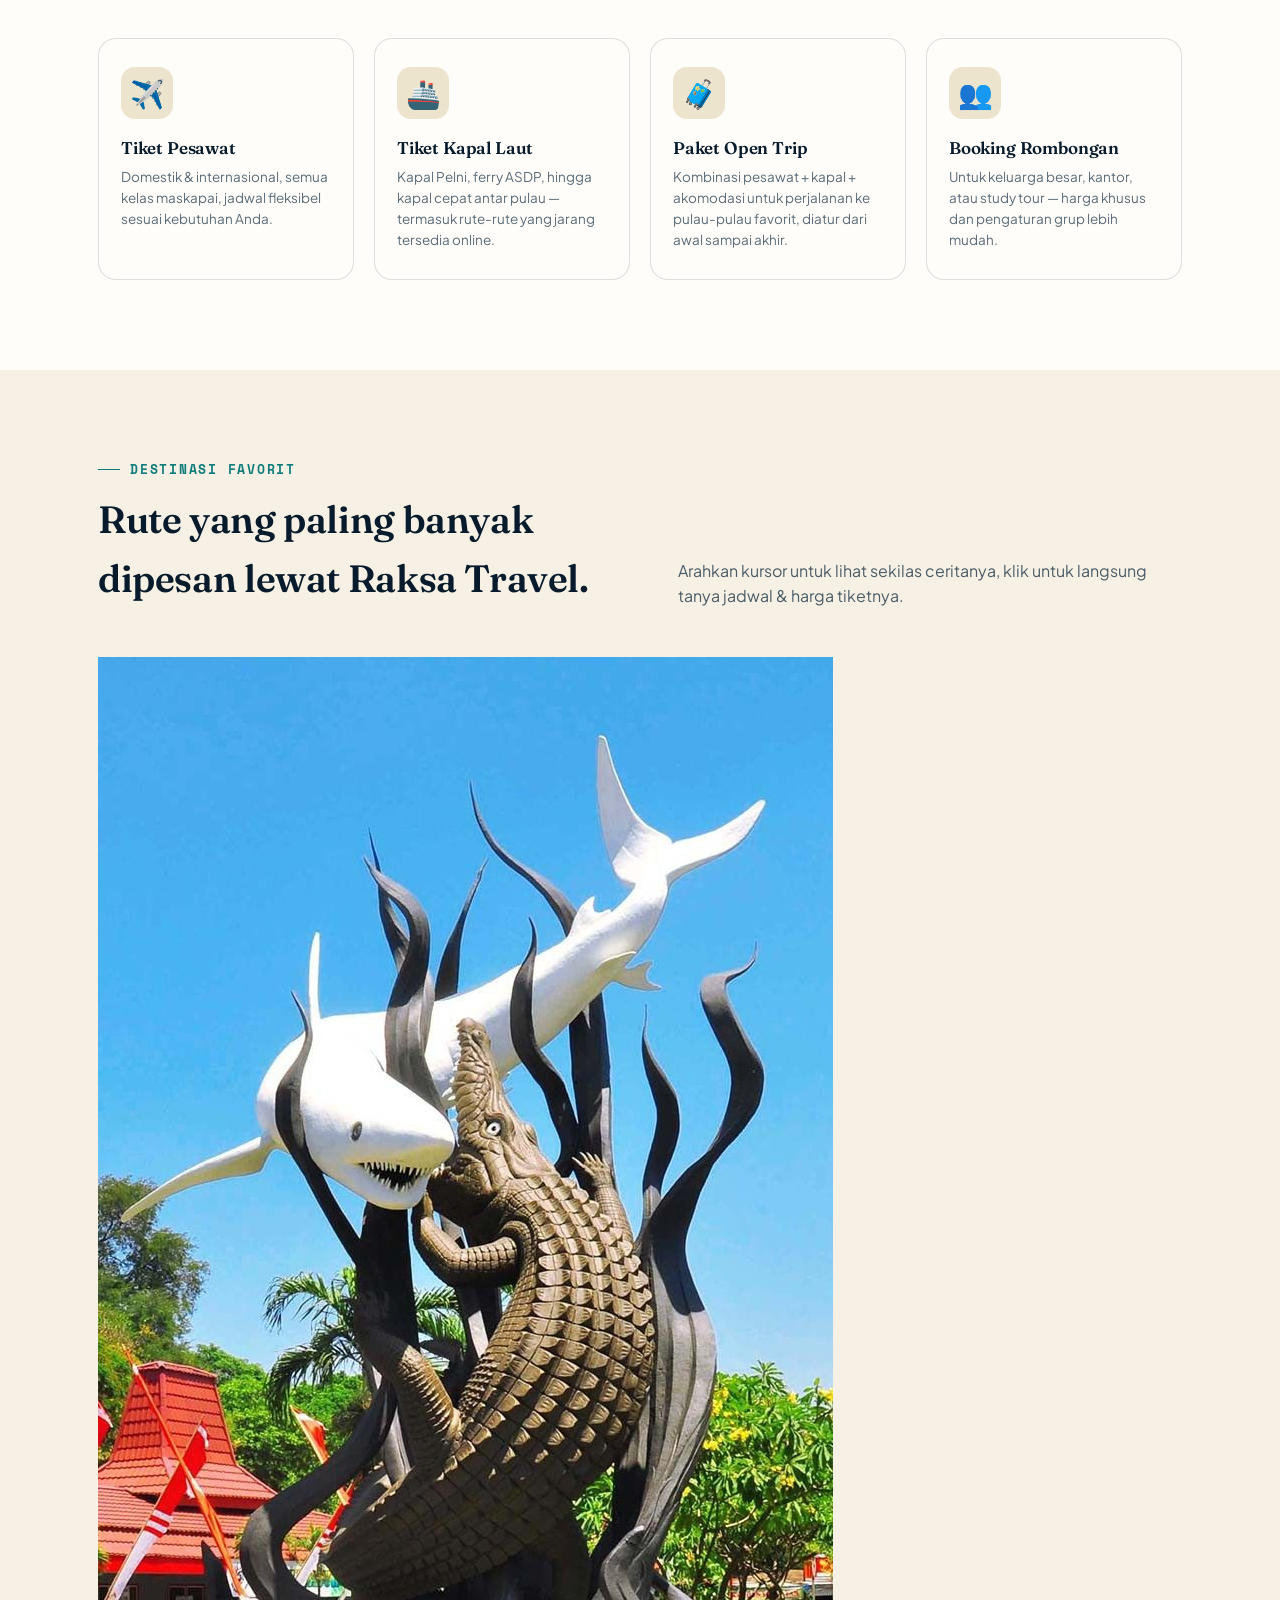
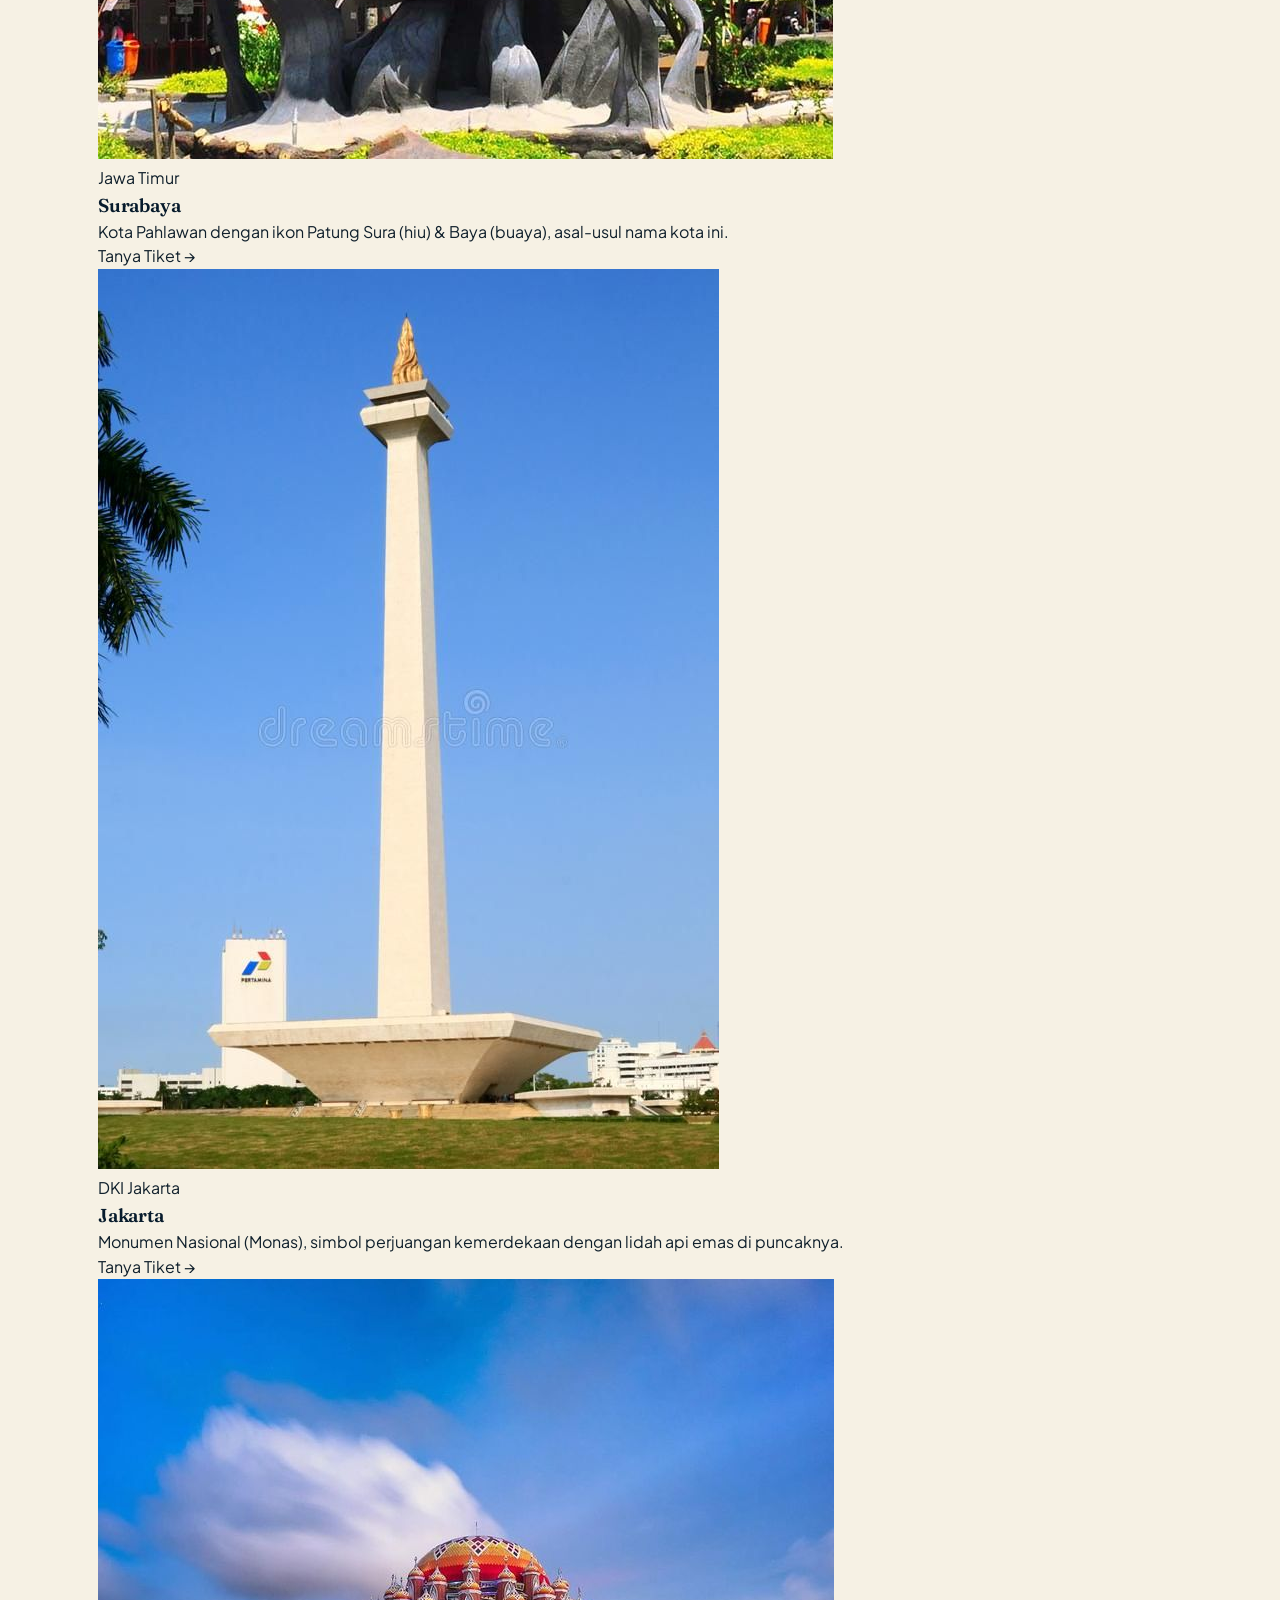
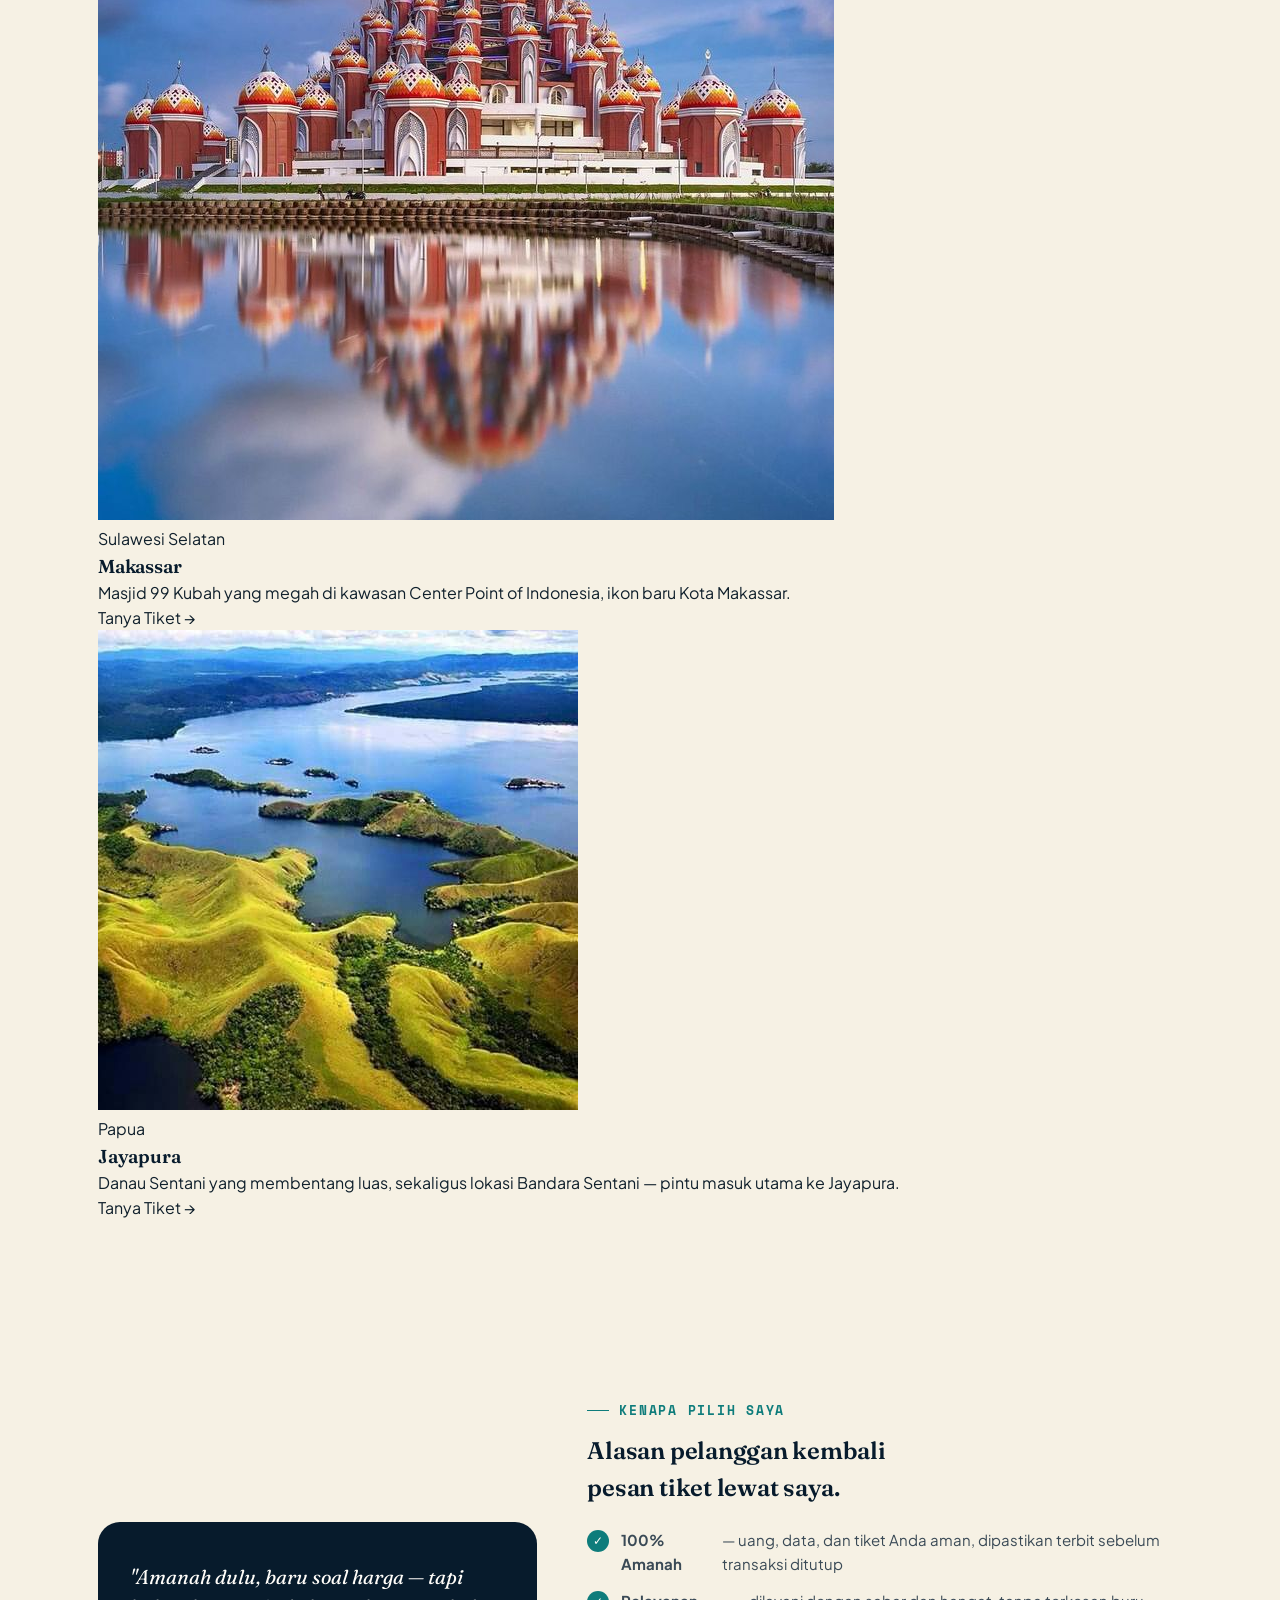
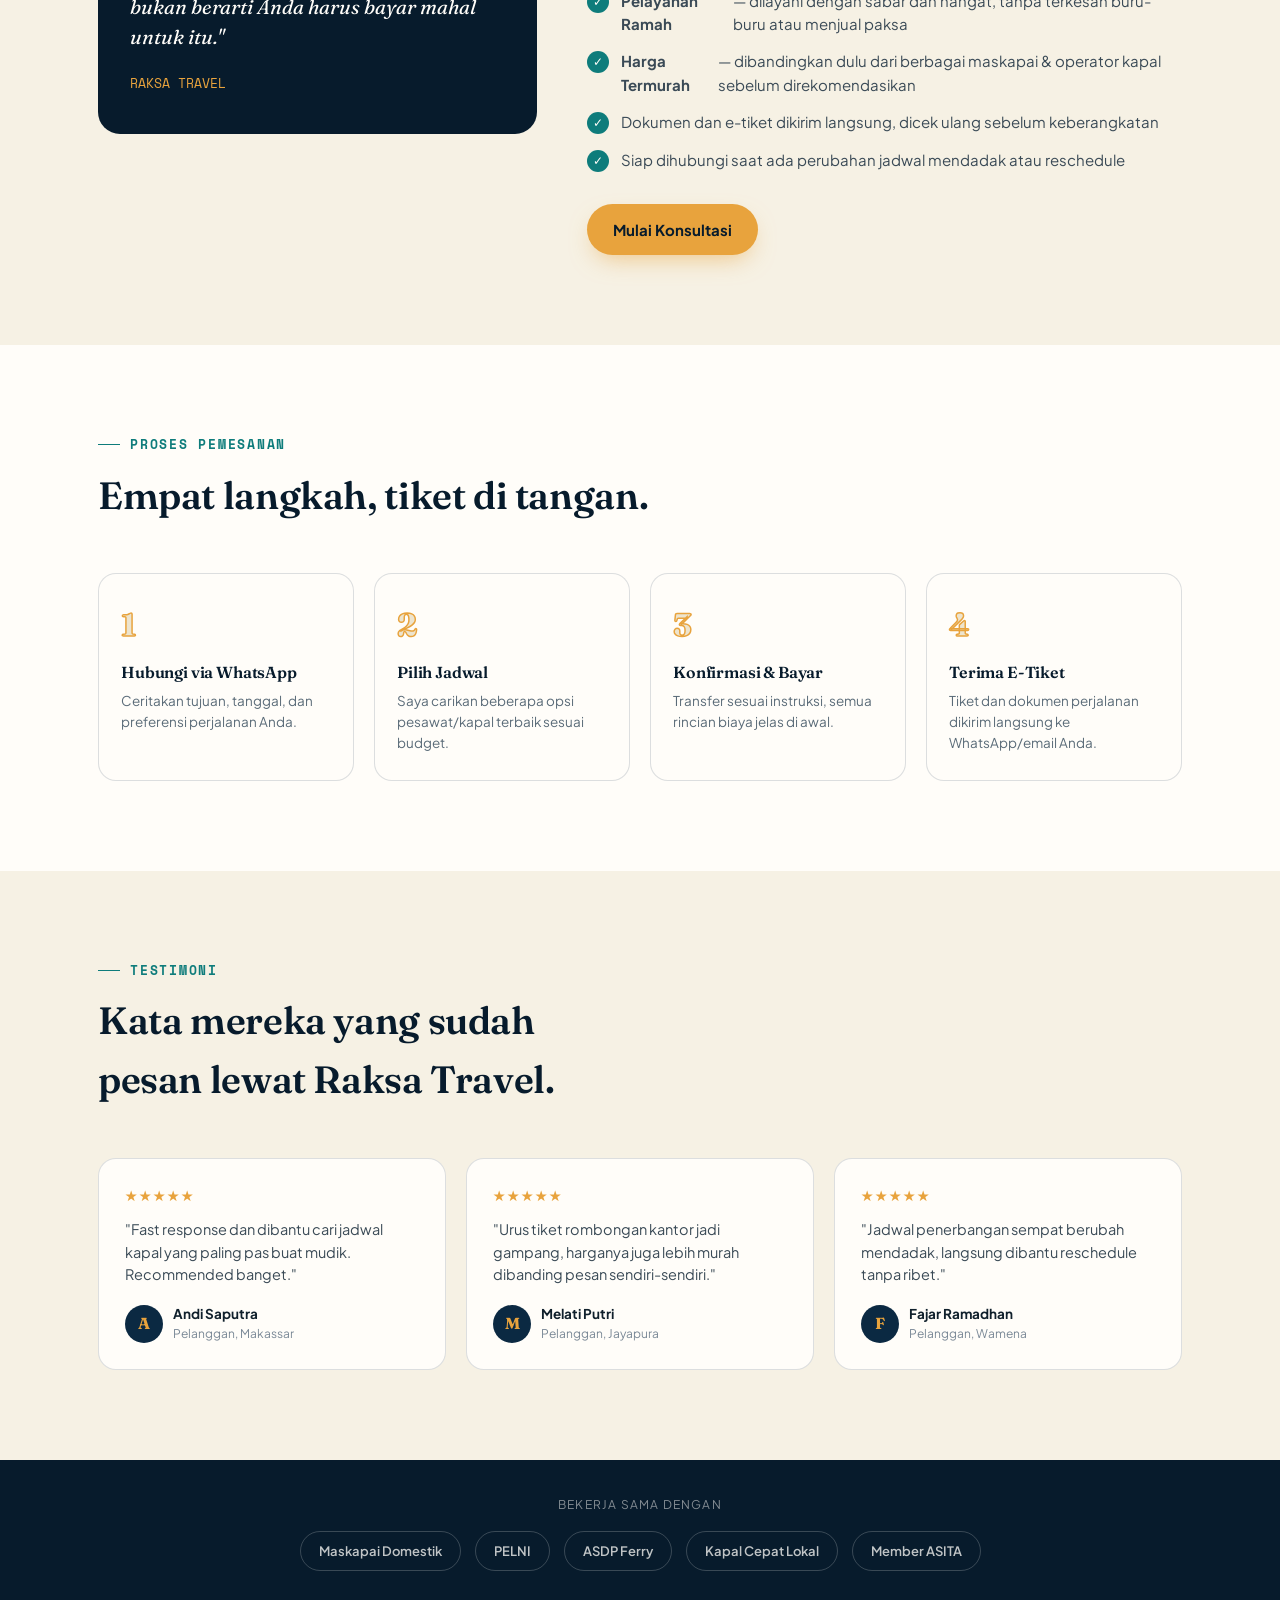
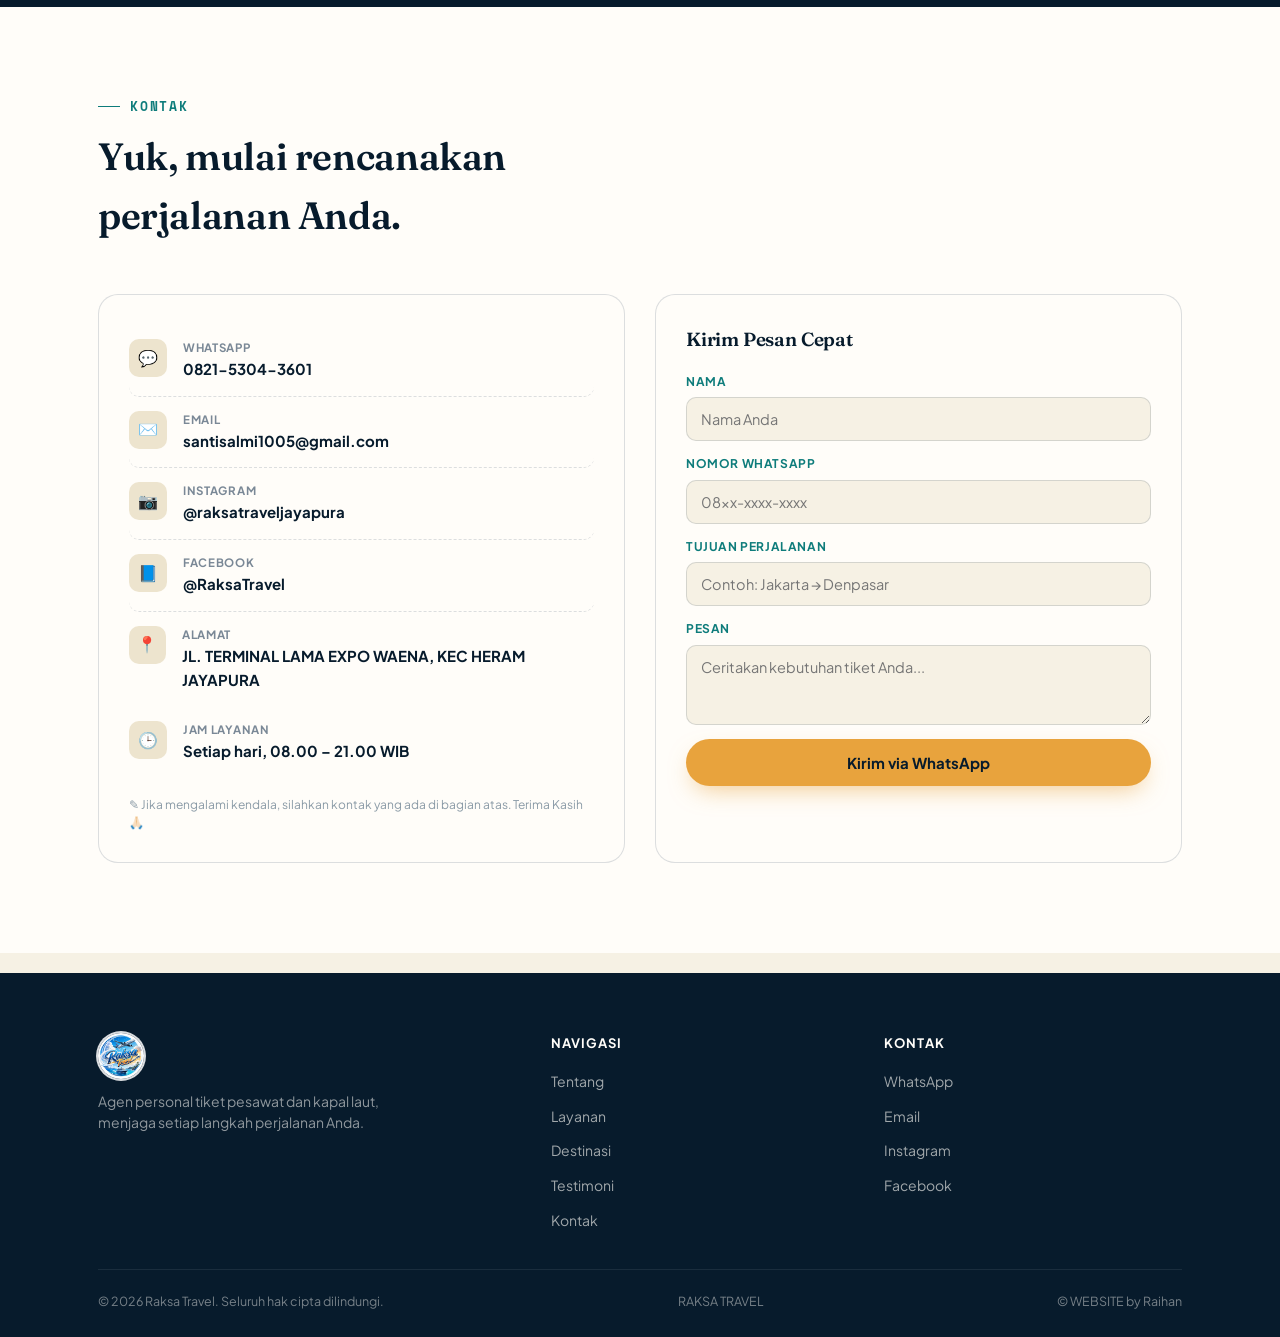
==== commit b447af52: "index.html" ====
--- a/index.html
+++ b/index.html
@@ -25,6 +25,7 @@
       <li><a href="#beranda">Beranda</a></li>
       <li><a href="#tentang">Tentang</a></li>
       <li><a href="#layanan">Layanan</a></li>
+      <li><a href="#destinasi">Destinasi</a></li>
       <li><a href="#testimoni">Testimoni</a></li>
       <li><a href="#kontak">Kontak</a></li>
     </ul>
@@ -138,6 +139,57 @@
   </div>
 </section>
 
+<!-- ====== DESTINASI FAVORIT ====== -->
+<section class="pad" id="destinasi">
+  <div class="wrap">
+    <div class="section-head reveal">
+      <div>
+        <div class="eyebrow">Destinasi Favorit</div>
+        <h2>Rute yang paling banyak<br>dipesan lewat Raksa Travel.</h2>
+      </div>
+      <p>Arahkan kursor untuk lihat sekilas ceritanya, klik untuk langsung tanya jadwal & harga tiketnya.</p>
+    </div>
+    <div class="dest-grid">
+      <a class="dest-card reveal" data-dest-msg="Surabaya">
+        <img src="surabaya.jpeg" alt="Patung Sura dan Baya, ikon Kota Surabaya" loading="lazy">
+        <div class="dest-overlay">
+          <span class="dest-tag">Jawa Timur</span>
+          <h3>Surabaya</h3>
+          <p>Kota Pahlawan dengan ikon Patung Sura (hiu) & Baya (buaya), asal-usul nama kota ini.</p>
+          <span class="dest-cta">Tanya Tiket →</span>
+        </div>
+      </a>
+      <a class="dest-card reveal" data-dest-msg="Jakarta">
+        <img src="monas.jpeg" alt="Monumen Nasional (Monas) di Jakarta" loading="lazy">
+        <div class="dest-overlay">
+          <span class="dest-tag">DKI Jakarta</span>
+          <h3>Jakarta</h3>
+          <p>Monumen Nasional (Monas), simbol perjuangan kemerdekaan dengan lidah api emas di puncaknya.</p>
+          <span class="dest-cta">Tanya Tiket →</span>
+        </div>
+      </a>
+      <a class="dest-card reveal" data-dest-msg="Makassar">
+        <img src="masjid1000kuba.jpeg" alt="Masjid 99 Kubah di Makassar" loading="lazy">
+        <div class="dest-overlay">
+          <span class="dest-tag">Sulawesi Selatan</span>
+          <h3>Makassar</h3>
+          <p>Masjid 99 Kubah yang megah di kawasan Center Point of Indonesia, ikon baru Kota Makassar.</p>
+          <span class="dest-cta">Tanya Tiket →</span>
+        </div>
+      </a>
+      <a class="dest-card reveal" data-dest-msg="Jayapura">
+        <img src="danausentani.jpeg" alt="Danau Sentani di Jayapura, Papua" loading="lazy">
+        <div class="dest-overlay">
+          <span class="dest-tag">Papua</span>
+          <h3>Jayapura</h3>
+          <p>Danau Sentani yang membentang luas, sekaligus lokasi Bandara Sentani — pintu masuk utama ke Jayapura.</p>
+          <span class="dest-cta">Tanya Tiket →</span>
+        </div>
+      </a>
+    </div>
+  </div>
+</section>
+
 <!-- ====== KENAPA PILIH SAYA ====== -->
 <section class="pad">
   <div class="wrap why-grid">
@@ -298,6 +350,7 @@
         <ul>
           <li><a href="#tentang">Tentang</a></li>
           <li><a href="#layanan">Layanan</a></li>
+          <li><a href="#destinasi">Destinasi</a></li>
           <li><a href="#testimoni">Testimoni</a></li>
           <li><a href="#kontak">Kontak</a></li>
         </ul>
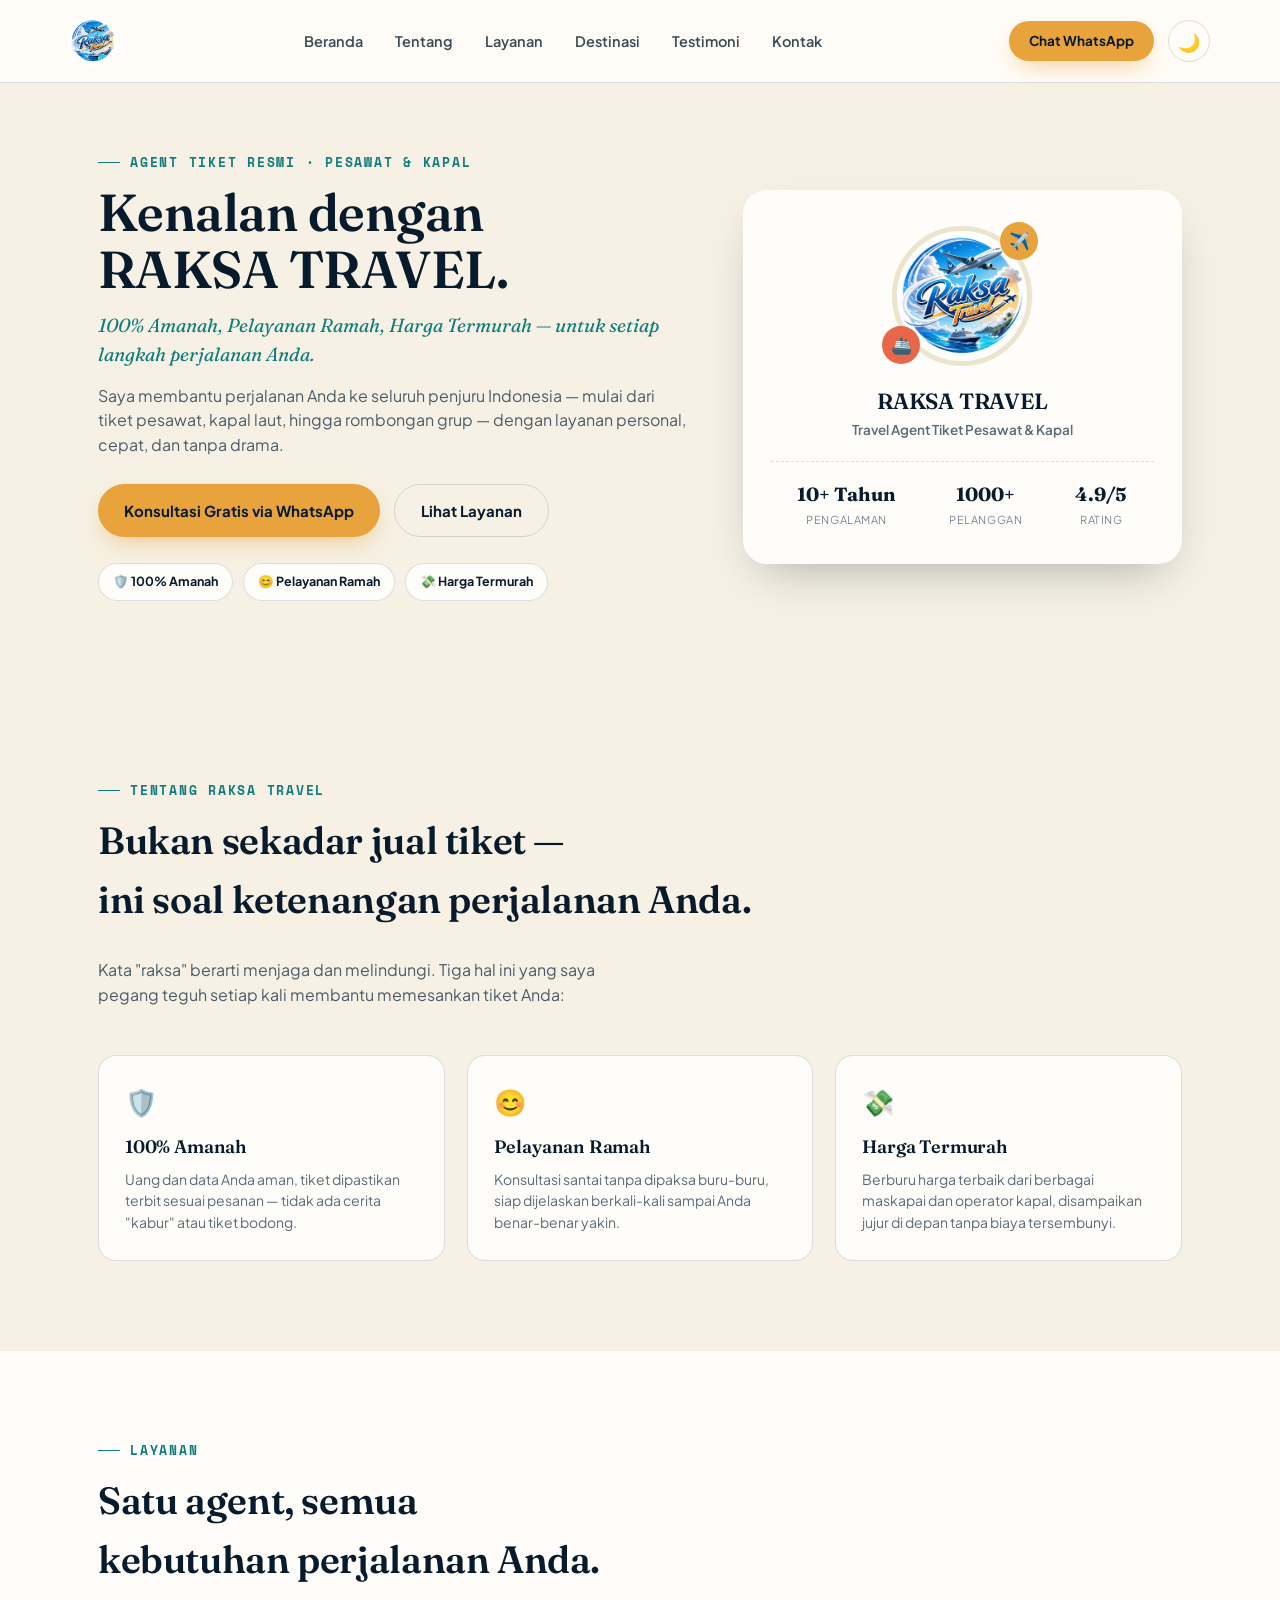
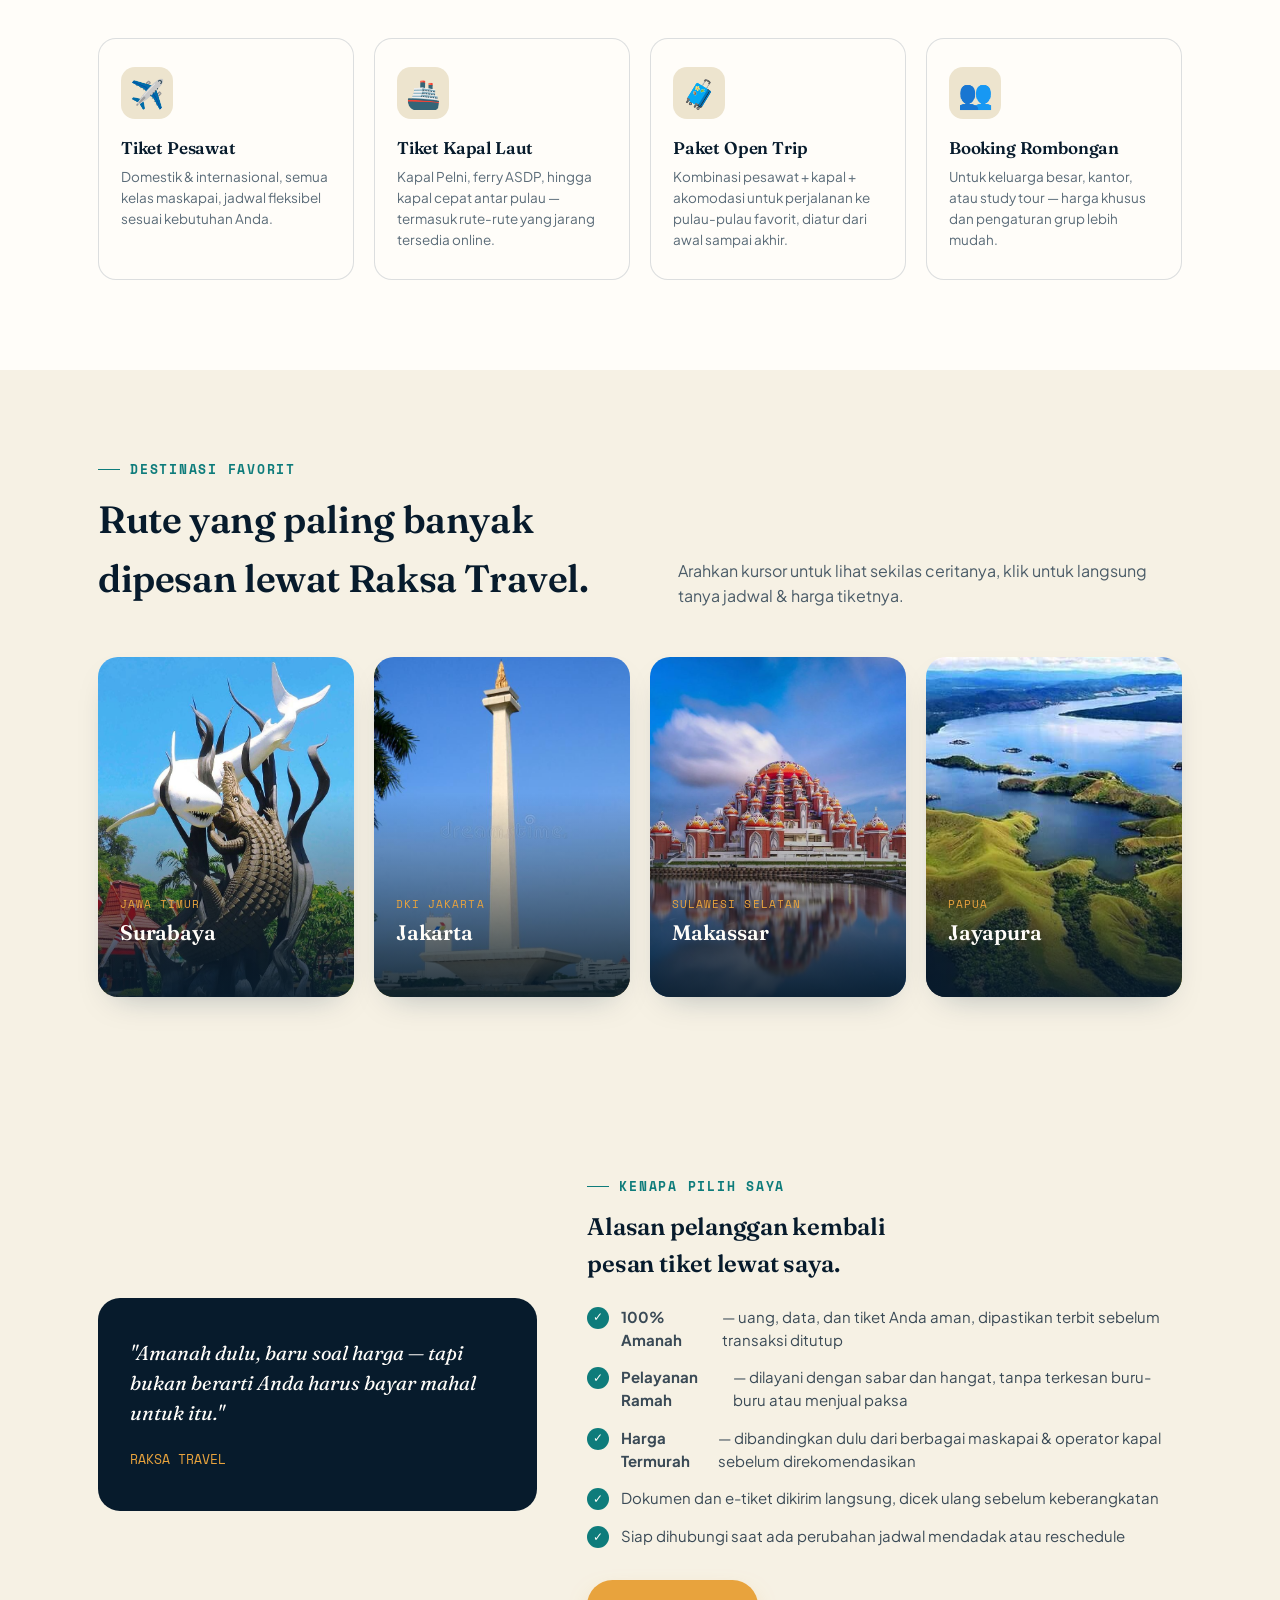
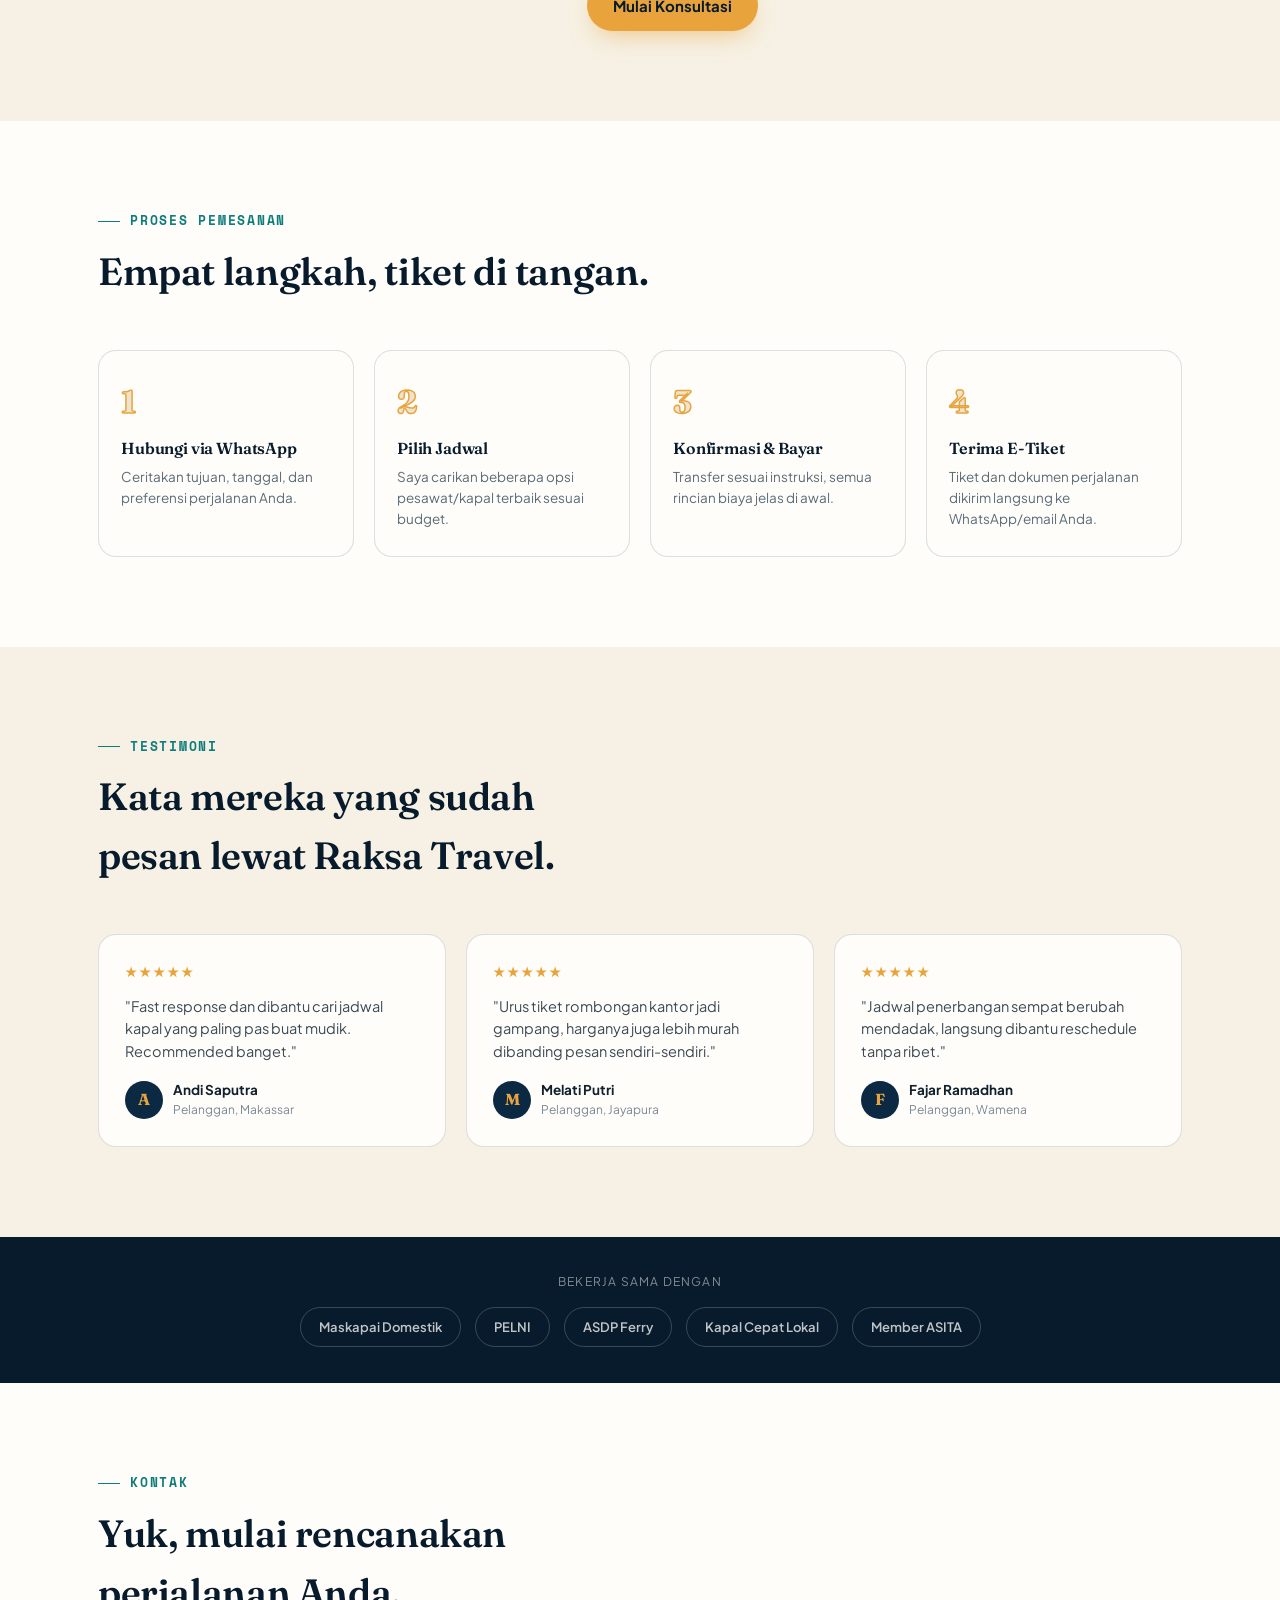
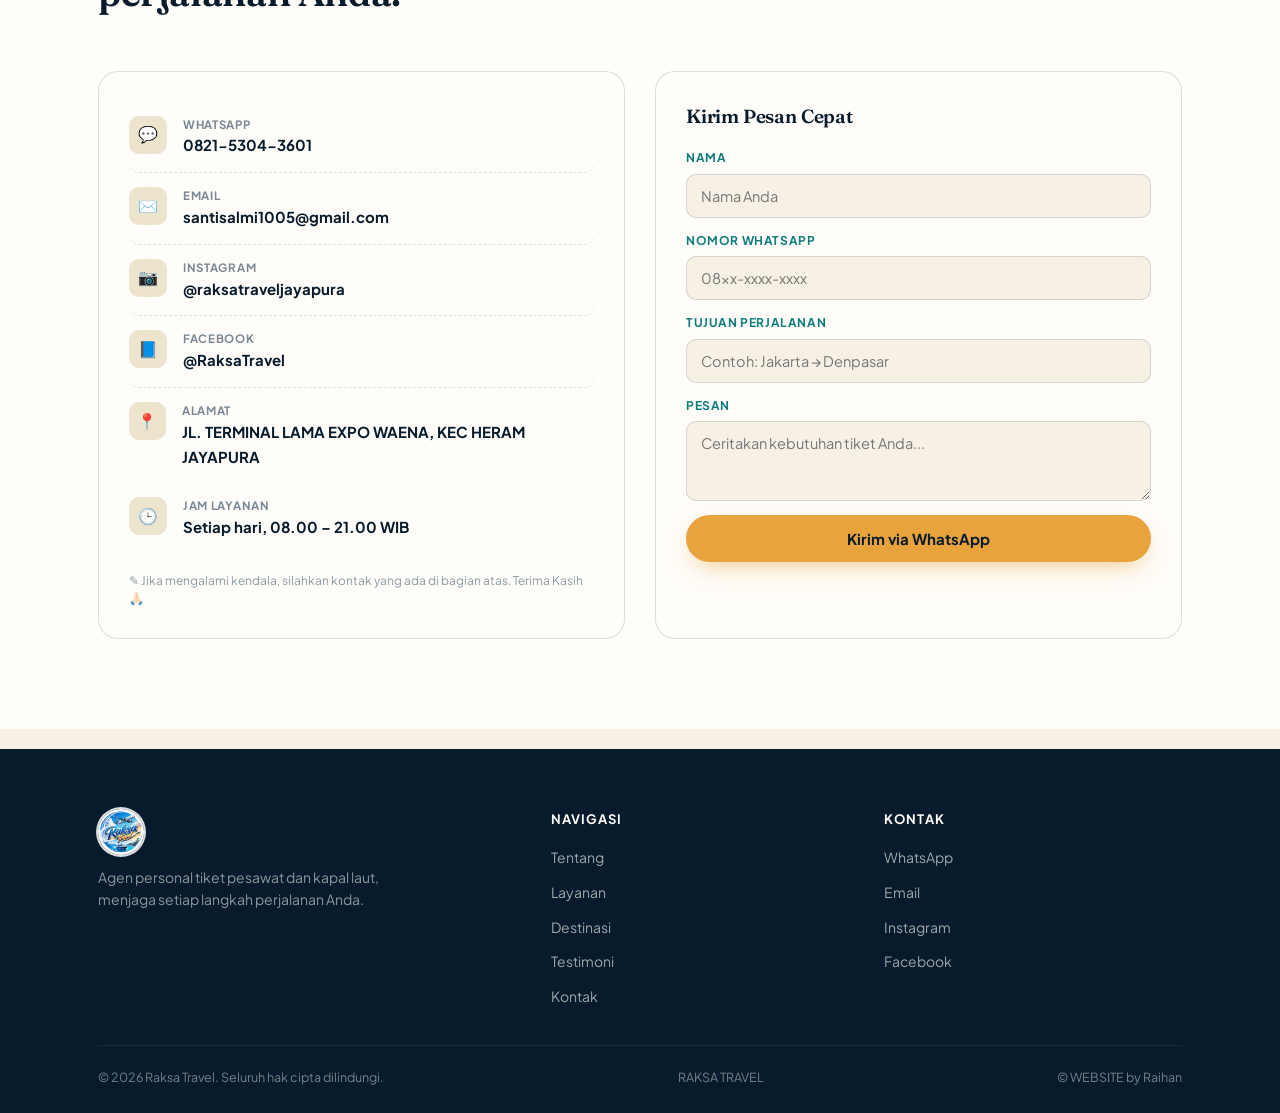
==== commit 505087bc: "index.html" ====
--- a/index.html
+++ b/index.html
@@ -43,7 +43,7 @@
 <section class="hero" id="beranda">
   <div class="wrap hero-grid">
     <div class="hero-text">
-      <div class="eyebrow">Agen Tiket Resmi · Pesawat & Kapal</div>
+      <div class="eyebrow">Agent Tiket Resmi · Pesawat & Kapal</div>
       <h1>Kenalan dengan<br><span data-cfg="name">  RAKSA TRAVEL  </span>.</h1>
       <p class="hero-tagline" data-cfg="tagline">Tagline personal branding agent akan tampil di sini.</p>
       <p class="hero-desc">Saya membantu perjalanan Anda ke seluruh penjuru Indonesia — mulai dari tiket pesawat, kapal laut, hingga rombongan grup — dengan layanan personal, cepat, dan tanpa drama.</p>
--- a/RAKSATRAVEL.css
+++ b/RAKSATRAVEL.css
@@ -91,6 +91,38 @@
 .about-card h4{font-size:18px; margin-bottom:8px;}
 .about-card p{font-size:14px; color:#5a6b78;}
 
+/* ---------- DESTINASI FAVORIT ---------- */
+.dest-grid{display:grid; grid-template-columns:repeat(4,1fr); gap:20px;}
+.dest-card{
+  position:relative; display:block; height:340px; border-radius:20px; overflow:hidden;
+  box-shadow:0 14px 34px -18px rgba(11,41,66,0.35);
+  transition:transform .4s ease, box-shadow .4s ease;
+}
+.dest-card:hover, .dest-card:focus-visible{transform:translateY(-8px) scale(1.015); box-shadow:0 26px 46px -16px rgba(11,41,66,0.5);}
+.dest-card img{
+  position:absolute; inset:0; width:100%; height:100%; object-fit:cover;
+  transition:transform .6s ease, filter .6s ease;
+}
+.dest-card:hover img, .dest-card:focus-visible img{transform:scale(1.08); filter:brightness(0.7) saturate(1.15);}
+.dest-overlay{
+  position:absolute; inset:0; display:flex; flex-direction:column; justify-content:flex-end; padding:22px;
+  background:linear-gradient(180deg, rgba(7,27,44,0) 40%, rgba(7,27,44,0.9) 100%);
+  color:var(--paper); transition:background .4s ease;
+}
+.dest-card:hover .dest-overlay, .dest-card:focus-visible .dest-overlay{background:linear-gradient(180deg, rgba(14,124,123,0.1) 15%, rgba(7,27,44,0.95) 100%);}
+.dest-tag{font-family:'Space Mono',monospace; font-size:10.5px; text-transform:uppercase; letter-spacing:.1em; color:var(--amber); margin-bottom:4px;}
+.dest-overlay h3{color:var(--paper); font-size:21px; margin-bottom:0;}
+.dest-overlay p{
+  font-size:12.5px; line-height:1.5; color:rgba(255,253,249,0.85); max-height:0; opacity:0; overflow:hidden;
+  transition:max-height .4s ease, opacity .35s ease, margin-top .4s ease;
+}
+.dest-card:hover .dest-overlay p, .dest-card:focus-visible .dest-overlay p{max-height:120px; opacity:1; margin-top:8px;}
+.dest-cta{
+  font-size:12px; font-weight:800; color:var(--amber); opacity:0; transform:translateY(6px);
+  transition:opacity .3s ease, transform .3s ease; margin-top:8px;
+}
+.dest-card:hover .dest-cta, .dest-card:focus-visible .dest-cta{opacity:1; transform:translateY(0);}
+
 /* ---------- SERVICES ---------- */
 .service-grid{display:grid; grid-template-columns:repeat(4,1fr); gap:20px;}
 .service-card{background:var(--paper); border:1px solid var(--line); border-radius:18px; padding:28px 22px; transition:transform .3s ease, box-shadow .3s ease;}
@@ -165,17 +197,20 @@
 
 @media (max-width: 980px){
   .hero-grid, .why-grid, .contact-grid{grid-template-columns:1fr;}
-  .about-grid, .service-grid, .step-grid{grid-template-columns:repeat(2,1fr);}
+  .about-grid, .service-grid, .step-grid, .dest-grid{grid-template-columns:repeat(2,1fr);}
   .test-grid{grid-template-columns:1fr;}
   .foot-grid{grid-template-columns:1fr 1fr;}
   .nav-links{display:none;}
   .burger{display:flex;}
 }
 @media (max-width:600px){
-  .about-grid, .service-grid, .step-grid{grid-template-columns:1fr;}
+  .about-grid, .service-grid, .step-grid, .dest-grid{grid-template-columns:1fr;}
+  .dest-overlay p{max-height:120px; opacity:1; margin-top:8px;}
+  .dest-cta{opacity:1; transform:translateY(0);}
 }
 @media (prefers-reduced-motion: reduce){
   *{animation:none !important; transition:none !important;}
+  .dest-card:hover .overlay p, .dest-card:hover .dest-overlay p{max-height:none; opacity:1;}
 }
 /* =========================================================
    RAKSA TRAVEL — FINAL DARK / LIGHT MODE
